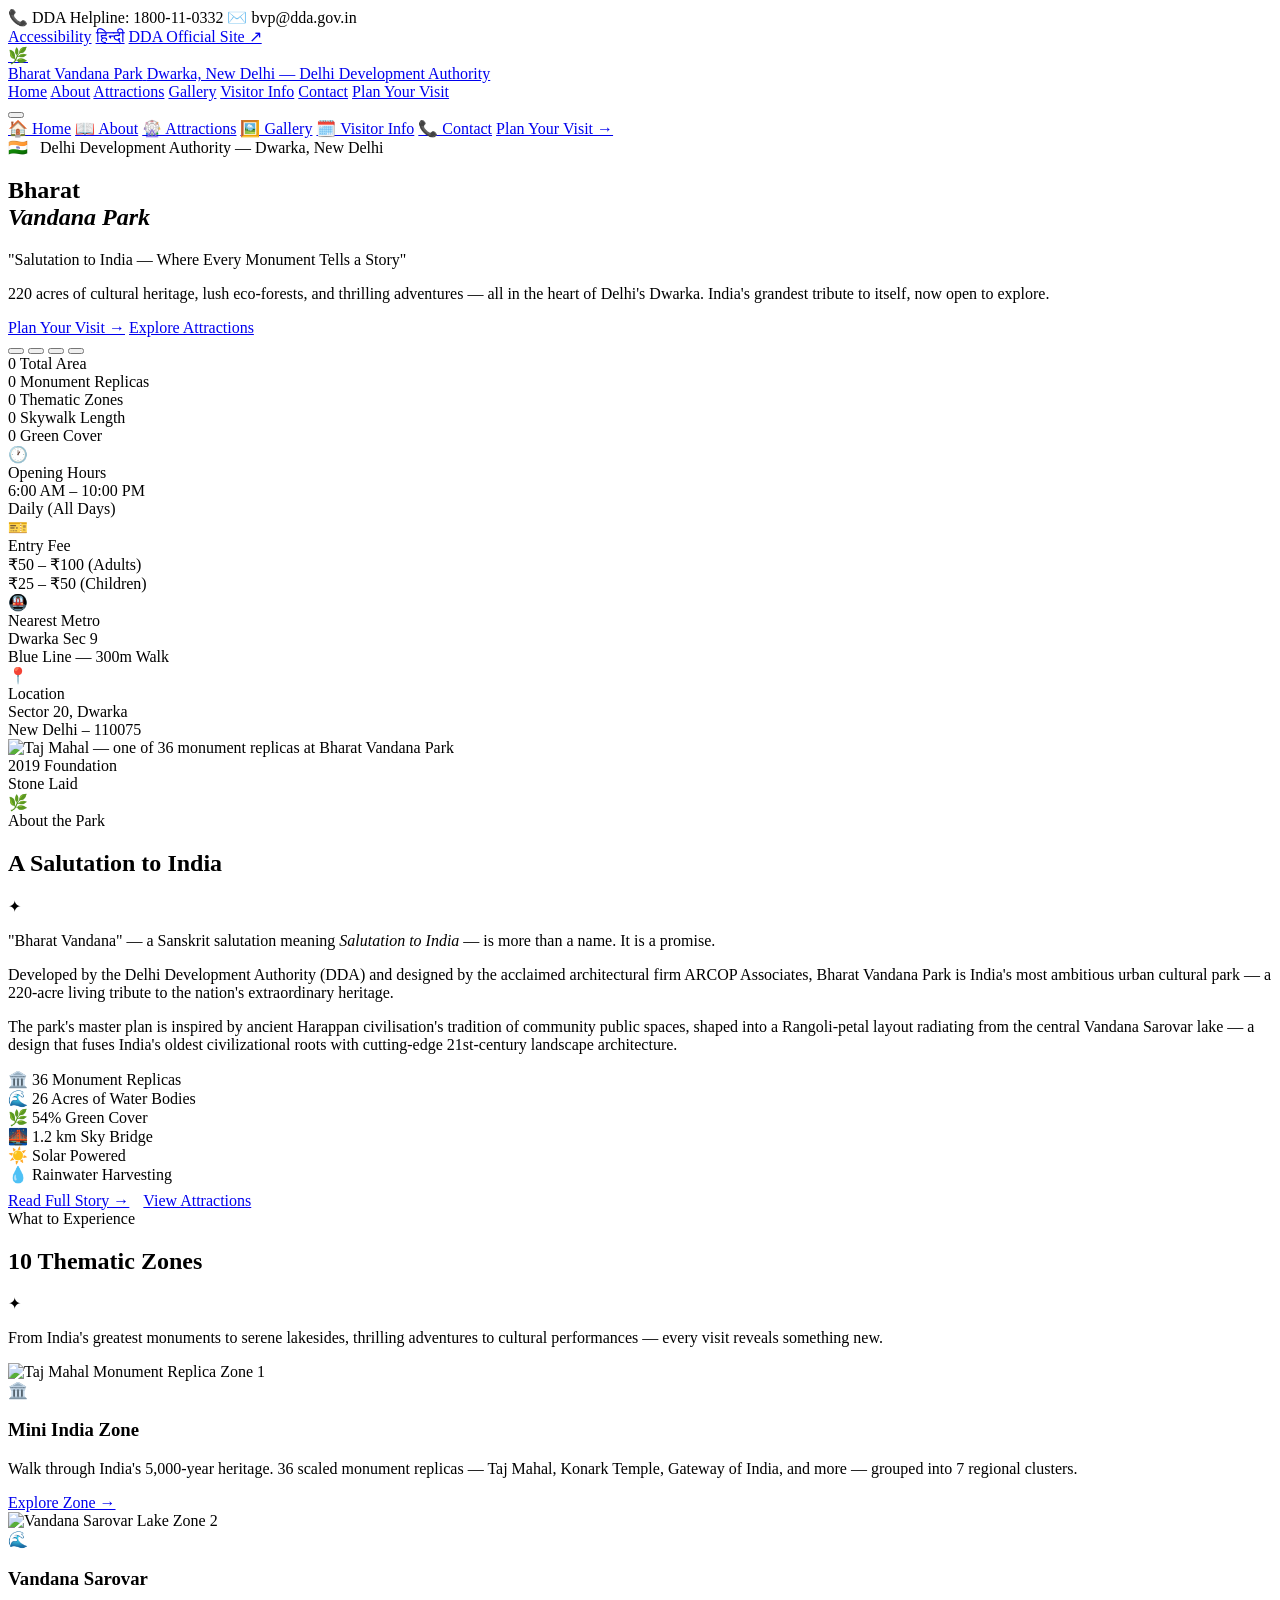
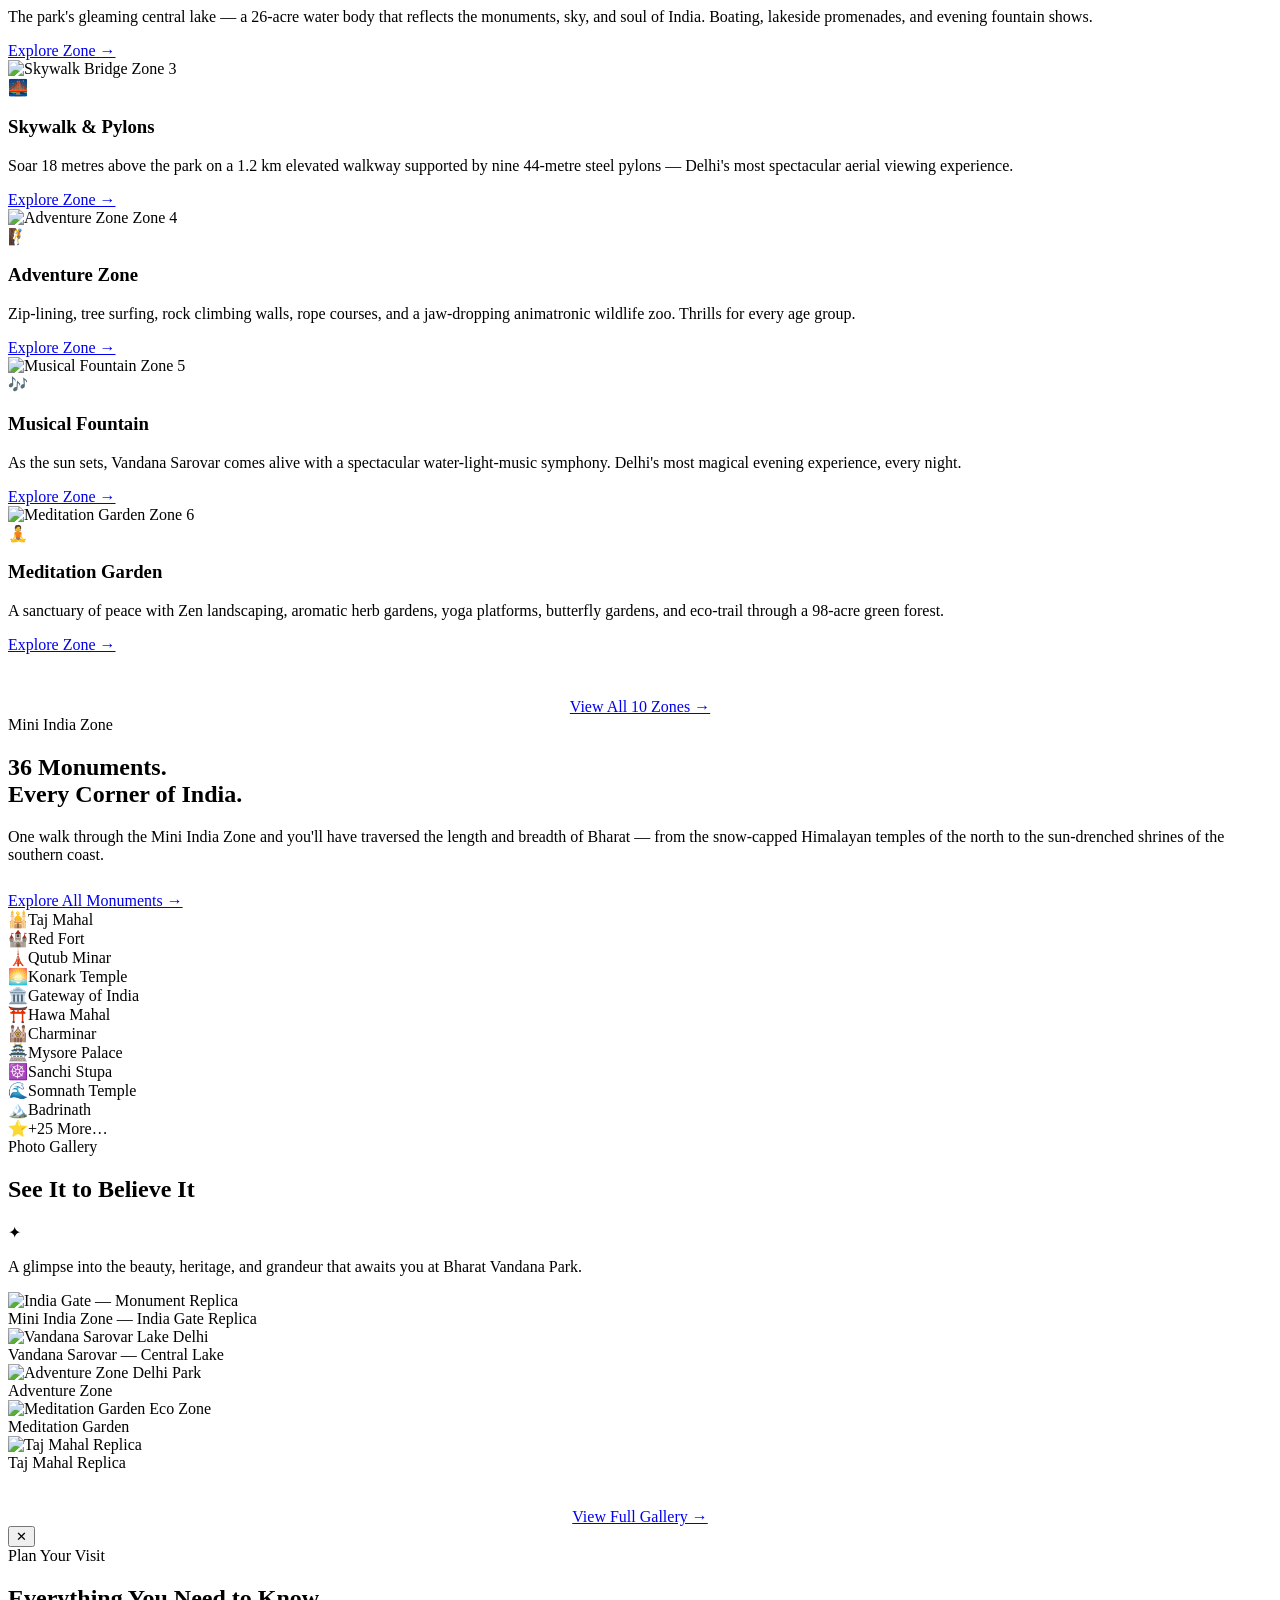
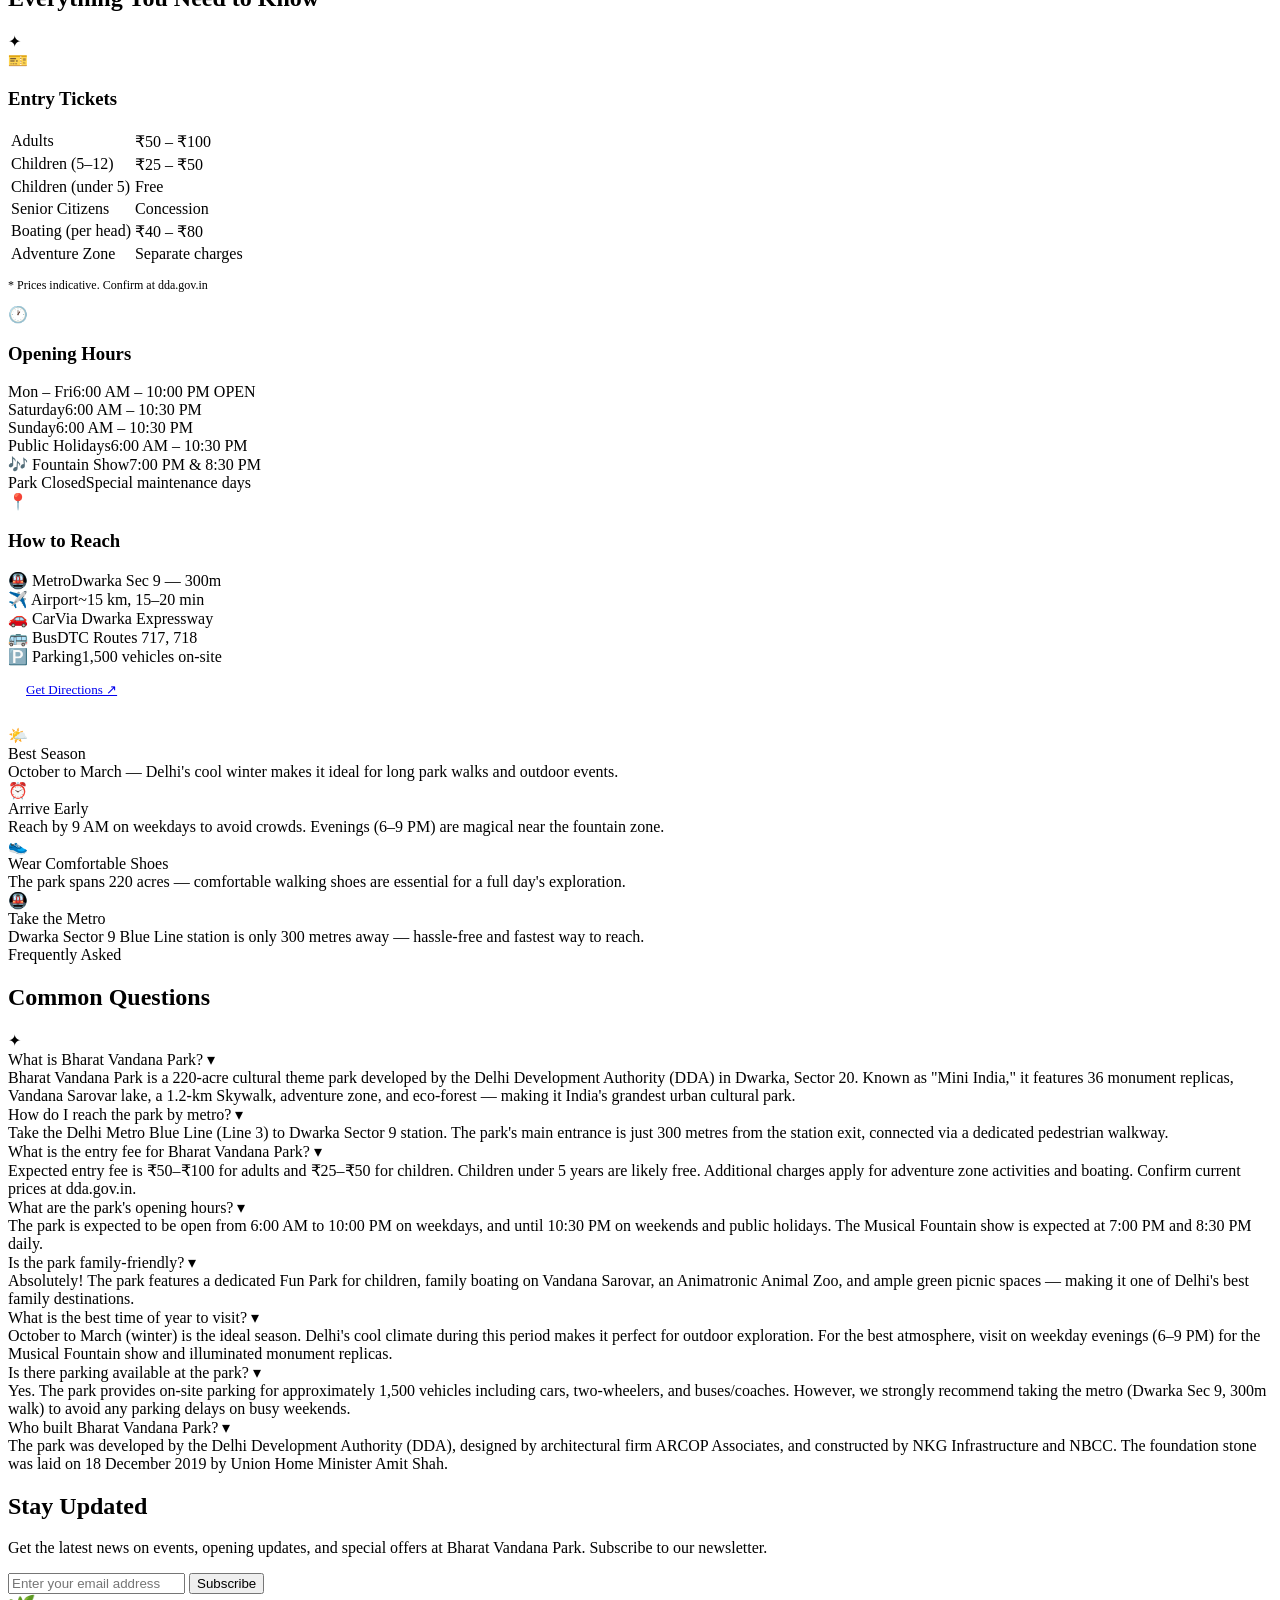
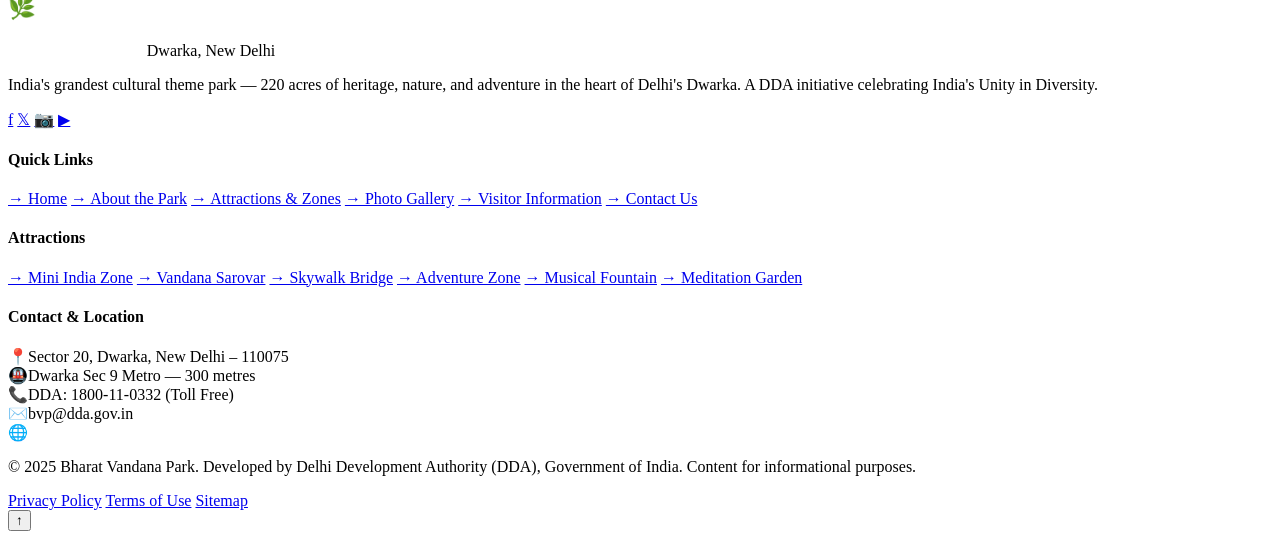
==== index.html @ e61fdd8d "Add files via upload" ====
<!DOCTYPE html>
<html lang="en">
<head>
  <meta charset="UTF-8" />
  <meta name="viewport" content="width=device-width, initial-scale=1.0" />
  <title>Bharat Vandana Park, Dwarka Delhi — Official Tourism Portal</title>
  <meta name="description" content="Visit Bharat Vandana Park in Dwarka, Delhi — India's largest cultural theme park with 36 monument replicas, Vandana Sarovar lake, 1.2km Skywalk, adventure zone & eco-forest. Plan your visit today." />
  <meta name="keywords" content="Bharat Vandana Park, Dwarka Delhi, Mini India Park, DDA park Delhi, monument replicas Delhi, Delhi tourism" />
  <meta property="og:title" content="Bharat Vandana Park — Mini India, Dwarka Delhi" />
  <meta property="og:description" content="220 acres of culture, heritage and adventure. 36 monument replicas, a central lake, skywalk and more." />
  <meta property="og:type" content="website" />
  <link rel="canonical" href="https://yoursite.com/index.html" />
  <link rel="stylesheet" href="css/style.css" />
  <link rel="icon" href="data:image/svg+xml,<svg xmlns='http://www.w3.org/2000/svg' viewBox='0 0 100 100'><text y='.9em' font-size='90'>🌿</text></svg>" />
</head>
<body>

  <!-- ── Top Strip ── -->
  <div class="top-strip">
    <div class="container">
      <div class="strip-left">
        <span>📞 DDA Helpline: 1800-11-0332</span>
        <span>✉️ bvp@dda.gov.in</span>
      </div>
      <div class="strip-right">
        <a href="#">Accessibility</a>
        <a href="#">हिन्दी</a>
        <a href="https://dda.gov.in" target="_blank" rel="noopener">DDA Official Site ↗</a>
      </div>
    </div>
  </div>

  <!-- ── Header ── -->
  <header>
    <div class="container header-inner">
      <a href="index.html" class="logo-wrap">
        <div class="logo-emblem">🌿</div>
        <div class="logo-text">
          <span class="logo-title">Bharat Vandana Park</span>
          <span class="logo-sub">Dwarka, New Delhi — Delhi Development Authority</span>
        </div>
      </a>
      <nav>
        <a href="index.html"        class="nav-link active">Home</a>
        <a href="about.html"        class="nav-link">About</a>
        <a href="attractions.html"  class="nav-link">Attractions</a>
        <a href="gallery.html"      class="nav-link">Gallery</a>
        <a href="visiting-info.html" class="nav-link">Visitor Info</a>
        <a href="contact.html"      class="nav-link">Contact</a>
        <a href="visiting-info.html#tickets" class="nav-link nav-cta">Plan Your Visit</a>
      </nav>
      <button class="hamburger" aria-label="Menu">
        <span></span><span></span><span></span>
      </button>
    </div>
  </header>

  <!-- ── Mobile Nav ── -->
  <div class="mobile-nav">
    <a href="index.html"         class="nav-link">🏠 Home</a>
    <a href="about.html"         class="nav-link">📖 About</a>
    <a href="attractions.html"   class="nav-link">🎡 Attractions</a>
    <a href="gallery.html"       class="nav-link">🖼️ Gallery</a>
    <a href="visiting-info.html" class="nav-link">🗓️ Visitor Info</a>
    <a href="contact.html"       class="nav-link">📞 Contact</a>
    <a href="visiting-info.html#tickets" class="nav-link nav-cta">Plan Your Visit →</a>
  </div>

  <!-- ══════════════════════════════════════════
       HERO SECTION
  ══════════════════════════════════════════ -->
  <section class="hero">
    <div class="hero-slides">
      <!-- Slide 1: Park entrance / green landscape -->
      <div class="hero-slide active" style="background-image: url('https://images.unsplash.com/photo-1587474260584-136574528ed5?w=1600&q=80');"></div>
      <!-- Slide 2: Indian monuments -->
      <div class="hero-slide" style="background-image: url('https://images.unsplash.com/photo-1548013146-72479768bada?w=1600&q=80');"></div>
      <!-- Slide 3: Lake / water body -->
      <div class="hero-slide" style="background-image: url('https://images.unsplash.com/photo-1599661046289-e31897846e41?w=1600&q=80');"></div>
      <!-- Slide 4: Night fountain / city park -->
      <div class="hero-slide" style="background-image: url('https://images.unsplash.com/photo-1533727937480-da3a97967e95?w=1600&q=80');"></div>
    </div>

    <div class="container">
      <div class="hero-content">
        <div class="hero-badge">🇮🇳 &nbsp; Delhi Development Authority — Dwarka, New Delhi</div>
        <h1 class="hero-title">
          Bharat<br><em>Vandana Park</em>
        </h1>
        <p class="hero-tagline">"Salutation to India — Where Every Monument Tells a Story"</p>
        <p class="hero-desc">
          220 acres of cultural heritage, lush eco-forests, and thrilling adventures — all in the heart of Delhi's Dwarka. India's grandest tribute to itself, now open to explore.
        </p>
        <div class="hero-actions">
          <a href="visiting-info.html" class="btn-primary">Plan Your Visit →</a>
          <a href="attractions.html"   class="btn-secondary">Explore Attractions</a>
        </div>
      </div>
    </div>

    <!-- Dots -->
    <div class="hero-dots">
      <button class="hero-dot active"></button>
      <button class="hero-dot"></button>
      <button class="hero-dot"></button>
      <button class="hero-dot"></button>
    </div>

    <!-- Stats Bar -->
    <div class="hero-stats">
      <div class="container">
        <div class="stat-item">
          <span class="stat-number" data-target="220" data-suffix=" Ac">0</span>
          <span class="stat-label">Total Area</span>
        </div>
        <div class="stat-item">
          <span class="stat-number" data-target="36" data-suffix="">0</span>
          <span class="stat-label">Monument Replicas</span>
        </div>
        <div class="stat-item">
          <span class="stat-number" data-target="10" data-suffix="">0</span>
          <span class="stat-label">Thematic Zones</span>
        </div>
        <div class="stat-item">
          <span class="stat-number" data-target="1.2" data-suffix=" km">0</span>
          <span class="stat-label">Skywalk Length</span>
        </div>
        <div class="stat-item">
          <span class="stat-number" data-target="98" data-suffix=" Ac">0</span>
          <span class="stat-label">Green Cover</span>
        </div>
      </div>
    </div>
  </section>

  <!-- ══════════════════════════════════════════
       QUICK INFO BAR
  ══════════════════════════════════════════ -->
  <div class="quick-info">
    <div class="container">
      <div class="quick-card">
        <div class="quick-icon">🕐</div>
        <div>
          <div class="quick-card-label">Opening Hours</div>
          <div class="quick-card-value">6:00 AM – 10:00 PM<br>Daily (All Days)</div>
        </div>
      </div>
      <div class="quick-card">
        <div class="quick-icon">🎫</div>
        <div>
          <div class="quick-card-label">Entry Fee</div>
          <div class="quick-card-value">₹50 – ₹100 (Adults)<br>₹25 – ₹50 (Children)</div>
        </div>
      </div>
      <div class="quick-card">
        <div class="quick-icon">🚇</div>
        <div>
          <div class="quick-card-label">Nearest Metro</div>
          <div class="quick-card-value">Dwarka Sec 9<br>Blue Line — 300m Walk</div>
        </div>
      </div>
      <div class="quick-card">
        <div class="quick-icon">📍</div>
        <div>
          <div class="quick-card-label">Location</div>
          <div class="quick-card-value">Sector 20, Dwarka<br>New Delhi – 110075</div>
        </div>
      </div>
    </div>
  </div>

  <!-- ══════════════════════════════════════════
       ABOUT INTRO
  ══════════════════════════════════════════ -->
  <section class="about-intro section">
    <div class="container">
      <div class="about-grid">
        <div class="about-image-wrap reveal">
          <img
            src="https://images.unsplash.com/photo-1564507592333-c60657eea523?w=800&q=80"
            alt="Taj Mahal — one of 36 monument replicas at Bharat Vandana Park"
            class="about-img-main"
          />
          <div class="about-img-badge">
            <span class="badge-number">2019</span>
            <span class="badge-text">Foundation<br>Stone Laid</span>
          </div>
          <div class="about-leaf">🌿</div>
        </div>

        <div class="about-content reveal reveal-delay-2">
          <div class="section-tag">About the Park</div>
          <h2 class="section-title">A Salutation to <span class="title-accent">India</span></h2>
          <div class="divider"><span class="divider-icon">✦</span></div>
          <p class="about-intro-text">
            "Bharat Vandana" — a Sanskrit salutation meaning <em>Salutation to India</em> — is more than a name. It is a promise.
          </p>
          <p class="about-para">
            Developed by the Delhi Development Authority (DDA) and designed by the acclaimed architectural firm ARCOP Associates, Bharat Vandana Park is India's most ambitious urban cultural park — a 220-acre living tribute to the nation's extraordinary heritage.
          </p>
          <p class="about-para">
            The park's master plan is inspired by ancient Harappan civilisation's tradition of community public spaces, shaped into a Rangoli-petal layout radiating from the central Vandana Sarovar lake — a design that fuses India's oldest civilizational roots with cutting-edge 21st-century landscape architecture.
          </p>
          <div class="about-features">
            <div class="feature-chip">🏛️ 36 Monument Replicas</div>
            <div class="feature-chip">🌊 26 Acres of Water Bodies</div>
            <div class="feature-chip">🌿 54% Green Cover</div>
            <div class="feature-chip">🌉 1.2 km Sky Bridge</div>
            <div class="feature-chip">☀️ Solar Powered</div>
            <div class="feature-chip">💧 Rainwater Harvesting</div>
          </div>
          <div style="display:flex;gap:14px;flex-wrap:wrap;margin-top:8px;">
            <a href="about.html" class="btn-green">Read Full Story →</a>
            <a href="attractions.html" class="btn-outline-green">View Attractions</a>
          </div>
        </div>
      </div>
    </div>
  </section>

  <!-- ══════════════════════════════════════════
       ATTRACTIONS HIGHLIGHTS
  ══════════════════════════════════════════ -->
  <section class="attractions section">
    <div class="container">
      <div class="section-header reveal">
        <div class="section-tag">What to Experience</div>
        <h2 class="section-title">10 Thematic <span class="title-accent">Zones</span></h2>
        <div class="divider"><span class="divider-icon">✦</span></div>
        <p class="section-subtitle">From India's greatest monuments to serene lakesides, thrilling adventures to cultural performances — every visit reveals something new.</p>
      </div>

      <div class="attractions-grid reveal-stagger">
        <div class="attraction-card">
          <div class="attraction-img-wrap">
            <img src="https://images.unsplash.com/photo-1548013146-72479768bada?w=600&q=80" alt="Taj Mahal Monument Replica" class="attraction-img" />
            <span class="attraction-zone">Zone 1</span>
          </div>
          <div class="attraction-body">
            <div class="attraction-icon">🏛️</div>
            <h3 class="attraction-title">Mini India Zone</h3>
            <p class="attraction-desc">Walk through India's 5,000-year heritage. 36 scaled monument replicas — Taj Mahal, Konark Temple, Gateway of India, and more — grouped into 7 regional clusters.</p>
            <a href="attractions.html#mini-india" class="attraction-link">Explore Zone →</a>
          </div>
        </div>

        <div class="attraction-card">
          <div class="attraction-img-wrap">
            <img src="https://images.unsplash.com/photo-1599661046289-e31897846e41?w=600&q=80" alt="Vandana Sarovar Lake" class="attraction-img" />
            <span class="attraction-zone">Zone 2</span>
          </div>
          <div class="attraction-body">
            <div class="attraction-icon">🌊</div>
            <h3 class="attraction-title">Vandana Sarovar</h3>
            <p class="attraction-desc">The park's gleaming central lake — a 26-acre water body that reflects the monuments, sky, and soul of India. Boating, lakeside promenades, and evening fountain shows.</p>
            <a href="attractions.html#sarovar" class="attraction-link">Explore Zone →</a>
          </div>
        </div>

        <div class="attraction-card">
          <div class="attraction-img-wrap">
            <img src="https://images.unsplash.com/photo-1516616370751-86d6bd8b0651?w=600&q=80" alt="Skywalk Bridge" class="attraction-img" />
            <span class="attraction-zone">Zone 3</span>
          </div>
          <div class="attraction-body">
            <div class="attraction-icon">🌉</div>
            <h3 class="attraction-title">Skywalk & Pylons</h3>
            <p class="attraction-desc">Soar 18 metres above the park on a 1.2 km elevated walkway supported by nine 44-metre steel pylons — Delhi's most spectacular aerial viewing experience.</p>
            <a href="attractions.html#skywalk" class="attraction-link">Explore Zone →</a>
          </div>
        </div>

        <div class="attraction-card">
          <div class="attraction-img-wrap">
            <img src="https://images.unsplash.com/photo-1551524559-8af4e6624178?w=600&q=80" alt="Adventure Zone" class="attraction-img" />
            <span class="attraction-zone">Zone 4</span>
          </div>
          <div class="attraction-body">
            <div class="attraction-icon">🧗</div>
            <h3 class="attraction-title">Adventure Zone</h3>
            <p class="attraction-desc">Zip-lining, tree surfing, rock climbing walls, rope courses, and a jaw-dropping animatronic wildlife zoo. Thrills for every age group.</p>
            <a href="attractions.html#adventure" class="attraction-link">Explore Zone →</a>
          </div>
        </div>

        <div class="attraction-card">
          <div class="attraction-img-wrap">
            <img src="https://images.unsplash.com/photo-1533727937480-da3a97967e95?w=600&q=80" alt="Musical Fountain" class="attraction-img" />
            <span class="attraction-zone">Zone 5</span>
          </div>
          <div class="attraction-body">
            <div class="attraction-icon">🎶</div>
            <h3 class="attraction-title">Musical Fountain</h3>
            <p class="attraction-desc">As the sun sets, Vandana Sarovar comes alive with a spectacular water-light-music symphony. Delhi's most magical evening experience, every night.</p>
            <a href="attractions.html#fountain" class="attraction-link">Explore Zone →</a>
          </div>
        </div>

        <div class="attraction-card">
          <div class="attraction-img-wrap">
            <img src="https://images.unsplash.com/photo-1528360983277-13d401cdc186?w=600&q=80" alt="Meditation Garden" class="attraction-img" />
            <span class="attraction-zone">Zone 6</span>
          </div>
          <div class="attraction-body">
            <div class="attraction-icon">🧘</div>
            <h3 class="attraction-title">Meditation Garden</h3>
            <p class="attraction-desc">A sanctuary of peace with Zen landscaping, aromatic herb gardens, yoga platforms, butterfly gardens, and eco-trail through a 98-acre green forest.</p>
            <a href="attractions.html#meditation" class="attraction-link">Explore Zone →</a>
          </div>
        </div>
      </div>

      <div style="text-align:center; margin-top:44px;" class="reveal">
        <a href="attractions.html" class="btn-green">View All 10 Zones →</a>
      </div>
    </div>
  </section>

  <!-- ══════════════════════════════════════════
       MINI INDIA HIGHLIGHTS BAND
  ══════════════════════════════════════════ -->
  <section class="mini-india-band">
    <div class="container">
      <div class="mini-india-inner">
        <div class="mini-india-content reveal">
          <div class="section-tag">Mini India Zone</div>
          <h2 class="section-title">36 Monuments.<br>Every Corner of India.</h2>
          <p class="section-subtitle">One walk through the Mini India Zone and you'll have traversed the length and breadth of Bharat — from the snow-capped Himalayan temples of the north to the sun-drenched shrines of the southern coast.</p>
          <div style="display:flex; gap:14px; flex-wrap:wrap; margin-top:28px;">
            <a href="attractions.html#mini-india" class="btn-primary">Explore All Monuments →</a>
          </div>
        </div>
        <div class="monuments-scroll reveal reveal-delay-2">
          <div class="monument-chip"><span class="chip-icon">🕌</span><span class="chip-name">Taj Mahal</span></div>
          <div class="monument-chip"><span class="chip-icon">🏰</span><span class="chip-name">Red Fort</span></div>
          <div class="monument-chip"><span class="chip-icon">🗼</span><span class="chip-name">Qutub Minar</span></div>
          <div class="monument-chip"><span class="chip-icon">🌅</span><span class="chip-name">Konark Temple</span></div>
          <div class="monument-chip"><span class="chip-icon">🏛️</span><span class="chip-name">Gateway of India</span></div>
          <div class="monument-chip"><span class="chip-icon">⛩️</span><span class="chip-name">Hawa Mahal</span></div>
          <div class="monument-chip"><span class="chip-icon">🕍</span><span class="chip-name">Charminar</span></div>
          <div class="monument-chip"><span class="chip-icon">🏯</span><span class="chip-name">Mysore Palace</span></div>
          <div class="monument-chip"><span class="chip-icon">☸️</span><span class="chip-name">Sanchi Stupa</span></div>
          <div class="monument-chip"><span class="chip-icon">🌊</span><span class="chip-name">Somnath Temple</span></div>
          <div class="monument-chip"><span class="chip-icon">🏔️</span><span class="chip-name">Badrinath</span></div>
          <div class="monument-chip"><span class="chip-icon">⭐</span><span class="chip-name">+25 More…</span></div>
        </div>
      </div>
    </div>
  </section>

  <!-- ══════════════════════════════════════════
       GALLERY PREVIEW
  ══════════════════════════════════════════ -->
  <section class="gallery section">
    <div class="container">
      <div class="section-header reveal">
        <div class="section-tag">Photo Gallery</div>
        <h2 class="section-title">See It to <span class="title-accent">Believe It</span></h2>
        <div class="divider"><span class="divider-icon">✦</span></div>
        <p class="section-subtitle">A glimpse into the beauty, heritage, and grandeur that awaits you at Bharat Vandana Park.</p>
      </div>

      <div class="gallery-grid reveal">
        <div class="gallery-item tall">
          <img src="https://images.unsplash.com/photo-1524492412937-b28074a5d7da?w=600&q=80" alt="India Gate — Monument Replica" class="gallery-img" />
          <div class="gallery-overlay"><span class="gallery-caption">Mini India Zone — India Gate Replica</span></div>
        </div>
        <div class="gallery-item wide">
          <img src="https://images.unsplash.com/photo-1587474260584-136574528ed5?w=900&q=80" alt="Vandana Sarovar Lake Delhi" class="gallery-img" />
          <div class="gallery-overlay"><span class="gallery-caption">Vandana Sarovar — Central Lake</span></div>
        </div>
        <div class="gallery-item">
          <img src="https://images.unsplash.com/photo-1612810806546-7d51dd8413d7?w=400&q=80" alt="Adventure Zone Delhi Park" class="gallery-img" />
          <div class="gallery-overlay"><span class="gallery-caption">Adventure Zone</span></div>
        </div>
        <div class="gallery-item">
          <img src="https://images.unsplash.com/photo-1528360983277-13d401cdc186?w=400&q=80" alt="Meditation Garden Eco Zone" class="gallery-img" />
          <div class="gallery-overlay"><span class="gallery-caption">Meditation Garden</span></div>
        </div>
        <div class="gallery-item">
          <img src="https://images.unsplash.com/photo-1564507592333-c60657eea523?w=400&q=80" alt="Taj Mahal Replica" class="gallery-img" />
          <div class="gallery-overlay"><span class="gallery-caption">Taj Mahal Replica</span></div>
        </div>
      </div>

      <div style="text-align:center;margin-top:36px;" class="reveal">
        <a href="gallery.html" class="btn-green">View Full Gallery →</a>
      </div>
    </div>
  </section>

  <!-- Lightbox -->
  <div class="lightbox">
    <button class="lightbox-close">✕</button>
    <img class="lightbox-img" src="" alt="" />
  </div>

  <!-- ══════════════════════════════════════════
       VISIT INFO TEASER
  ══════════════════════════════════════════ -->
  <section class="visit-info section" id="visit-info">
    <div class="container">
      <div class="section-header reveal">
        <div class="section-tag">Plan Your Visit</div>
        <h2 class="section-title">Everything You <span class="title-accent">Need to Know</span></h2>
        <div class="divider"><span class="divider-icon">✦</span></div>
      </div>

      <div class="visit-cards reveal-stagger">
        <!-- Ticket Prices -->
        <div class="visit-card">
          <div class="visit-card-icon icon-saffron">🎫</div>
          <h3 class="visit-card-title">Entry Tickets</h3>
          <table class="ticket-table">
            <tr><td>Adults</td><td>₹50 – ₹100</td></tr>
            <tr><td>Children (5–12)</td><td>₹25 – ₹50</td></tr>
            <tr><td>Children (under 5)</td><td>Free</td></tr>
            <tr><td>Senior Citizens</td><td>Concession</td></tr>
            <tr><td>Boating (per head)</td><td>₹40 – ₹80</td></tr>
            <tr><td>Adventure Zone</td><td>Separate charges</td></tr>
          </table>
          <p style="font-size:0.75rem;color:var(--text-light);margin-top:12px;">* Prices indicative. Confirm at dda.gov.in</p>
        </div>

        <!-- Timings -->
        <div class="visit-card">
          <div class="visit-card-icon icon-green">🕐</div>
          <h3 class="visit-card-title">Opening Hours</h3>
          <div class="time-row"><span class="time-day">Mon – Fri</span><span class="time-hours">6:00 AM – 10:00 PM <span class="open-badge">OPEN</span></span></div>
          <div class="time-row"><span class="time-day">Saturday</span><span class="time-hours">6:00 AM – 10:30 PM</span></div>
          <div class="time-row"><span class="time-day">Sunday</span><span class="time-hours">6:00 AM – 10:30 PM</span></div>
          <div class="time-row"><span class="time-day">Public Holidays</span><span class="time-hours">6:00 AM – 10:30 PM</span></div>
          <div class="time-row"><span class="time-day">🎶 Fountain Show</span><span class="time-hours">7:00 PM & 8:30 PM</span></div>
          <div class="time-row"><span class="time-day">Park Closed</span><span class="time-hours">Special maintenance days</span></div>
        </div>

        <!-- Getting There -->
        <div class="visit-card">
          <div class="visit-card-icon icon-gold">📍</div>
          <h3 class="visit-card-title">How to Reach</h3>
          <div class="time-row"><span class="time-day">🚇 Metro</span><span class="time-hours">Dwarka Sec 9 — 300m</span></div>
          <div class="time-row"><span class="time-day">✈️ Airport</span><span class="time-hours">~15 km, 15–20 min</span></div>
          <div class="time-row"><span class="time-day">🚗 Car</span><span class="time-hours">Via Dwarka Expressway</span></div>
          <div class="time-row"><span class="time-day">🚌 Bus</span><span class="time-hours">DTC Routes 717, 718</span></div>
          <div class="time-row"><span class="time-day">🅿️ Parking</span><span class="time-hours">1,500 vehicles on-site</span></div>
          <div style="margin-top:14px;">
            <a href="https://maps.google.com/?q=Bharat+Vandana+Park+Dwarka+Sector+20+Delhi" target="_blank" rel="noopener" class="btn-outline-green" style="font-size:0.82rem;padding:8px 18px;">Get Directions ↗</a>
          </div>
        </div>
      </div>

      <div class="tips-grid reveal" style="margin-top:28px;">
        <div class="tip-card">
          <div class="tip-icon">🌤️</div>
          <div class="tip-title">Best Season</div>
          <div class="tip-text">October to March — Delhi's cool winter makes it ideal for long park walks and outdoor events.</div>
        </div>
        <div class="tip-card">
          <div class="tip-icon">⏰</div>
          <div class="tip-title">Arrive Early</div>
          <div class="tip-text">Reach by 9 AM on weekdays to avoid crowds. Evenings (6–9 PM) are magical near the fountain zone.</div>
        </div>
        <div class="tip-card">
          <div class="tip-icon">👟</div>
          <div class="tip-title">Wear Comfortable Shoes</div>
          <div class="tip-text">The park spans 220 acres — comfortable walking shoes are essential for a full day's exploration.</div>
        </div>
        <div class="tip-card">
          <div class="tip-icon">🚇</div>
          <div class="tip-title">Take the Metro</div>
          <div class="tip-text">Dwarka Sector 9 Blue Line station is only 300 metres away — hassle-free and fastest way to reach.</div>
        </div>
      </div>
    </div>
  </section>

  <!-- ══════════════════════════════════════════
       FAQ
  ══════════════════════════════════════════ -->
  <section class="faq-section section">
    <div class="container">
      <div class="section-header reveal">
        <div class="section-tag">Frequently Asked</div>
        <h2 class="section-title">Common <span class="title-accent">Questions</span></h2>
        <div class="divider"><span class="divider-icon">✦</span></div>
      </div>

      <div class="faq-grid reveal">
        <div class="faq-item open">
          <div class="faq-question">What is Bharat Vandana Park? <span class="faq-arrow">▾</span></div>
          <div class="faq-answer"><div class="faq-answer-inner">Bharat Vandana Park is a 220-acre cultural theme park developed by the Delhi Development Authority (DDA) in Dwarka, Sector 20. Known as "Mini India," it features 36 monument replicas, Vandana Sarovar lake, a 1.2-km Skywalk, adventure zone, and eco-forest — making it India's grandest urban cultural park.</div></div>
        </div>
        <div class="faq-item">
          <div class="faq-question">How do I reach the park by metro? <span class="faq-arrow">▾</span></div>
          <div class="faq-answer"><div class="faq-answer-inner">Take the Delhi Metro Blue Line (Line 3) to Dwarka Sector 9 station. The park's main entrance is just 300 metres from the station exit, connected via a dedicated pedestrian walkway.</div></div>
        </div>
        <div class="faq-item">
          <div class="faq-question">What is the entry fee for Bharat Vandana Park? <span class="faq-arrow">▾</span></div>
          <div class="faq-answer"><div class="faq-answer-inner">Expected entry fee is ₹50–₹100 for adults and ₹25–₹50 for children. Children under 5 years are likely free. Additional charges apply for adventure zone activities and boating. Confirm current prices at dda.gov.in.</div></div>
        </div>
        <div class="faq-item">
          <div class="faq-question">What are the park's opening hours? <span class="faq-arrow">▾</span></div>
          <div class="faq-answer"><div class="faq-answer-inner">The park is expected to be open from 6:00 AM to 10:00 PM on weekdays, and until 10:30 PM on weekends and public holidays. The Musical Fountain show is expected at 7:00 PM and 8:30 PM daily.</div></div>
        </div>
        <div class="faq-item">
          <div class="faq-question">Is the park family-friendly? <span class="faq-arrow">▾</span></div>
          <div class="faq-answer"><div class="faq-answer-inner">Absolutely! The park features a dedicated Fun Park for children, family boating on Vandana Sarovar, an Animatronic Animal Zoo, and ample green picnic spaces — making it one of Delhi's best family destinations.</div></div>
        </div>
        <div class="faq-item">
          <div class="faq-question">What is the best time of year to visit? <span class="faq-arrow">▾</span></div>
          <div class="faq-answer"><div class="faq-answer-inner">October to March (winter) is the ideal season. Delhi's cool climate during this period makes it perfect for outdoor exploration. For the best atmosphere, visit on weekday evenings (6–9 PM) for the Musical Fountain show and illuminated monument replicas.</div></div>
        </div>
        <div class="faq-item">
          <div class="faq-question">Is there parking available at the park? <span class="faq-arrow">▾</span></div>
          <div class="faq-answer"><div class="faq-answer-inner">Yes. The park provides on-site parking for approximately 1,500 vehicles including cars, two-wheelers, and buses/coaches. However, we strongly recommend taking the metro (Dwarka Sec 9, 300m walk) to avoid any parking delays on busy weekends.</div></div>
        </div>
        <div class="faq-item">
          <div class="faq-question">Who built Bharat Vandana Park? <span class="faq-arrow">▾</span></div>
          <div class="faq-answer"><div class="faq-answer-inner">The park was developed by the Delhi Development Authority (DDA), designed by architectural firm ARCOP Associates, and constructed by NKG Infrastructure and NBCC. The foundation stone was laid on 18 December 2019 by Union Home Minister Amit Shah.</div></div>
        </div>
      </div>
    </div>
  </section>

  <!-- ══════════════════════════════════════════
       NEWSLETTER
  ══════════════════════════════════════════ -->
  <section class="newsletter-band">
    <div class="container">
      <div class="newsletter-inner reveal">
        <h2 class="newsletter-title">Stay Updated</h2>
        <p class="newsletter-sub">Get the latest news on events, opening updates, and special offers at Bharat Vandana Park. Subscribe to our newsletter.</p>
        <form class="newsletter-form" onsubmit="return false;">
          <input type="email" class="newsletter-input" placeholder="Enter your email address" required />
          <button type="submit" class="newsletter-btn">Subscribe</button>
        </form>
      </div>
    </div>
  </section>

  <!-- ══════════════════════════════════════════
       FOOTER
  ══════════════════════════════════════════ -->
  <footer>
    <div class="footer-main">
      <div class="container">
        <div class="footer-grid">
          <div class="footer-brand">
            <div class="footer-logo">
              <div class="logo-emblem" style="width:48px;height:48px;font-size:1.4rem;">🌿</div>
              <div class="logo-text">
                <span class="logo-title" style="color:white;">Bharat Vandana Park</span>
                <span class="logo-sub">Dwarka, New Delhi</span>
              </div>
            </div>
            <p class="footer-about">India's grandest cultural theme park — 220 acres of heritage, nature, and adventure in the heart of Delhi's Dwarka. A DDA initiative celebrating India's Unity in Diversity.</p>
            <div class="footer-social">
              <a href="#" class="social-btn" aria-label="Facebook">f</a>
              <a href="#" class="social-btn" aria-label="Twitter">𝕏</a>
              <a href="#" class="social-btn" aria-label="Instagram">📷</a>
              <a href="#" class="social-btn" aria-label="YouTube">▶</a>
            </div>
          </div>

          <div>
            <h4 class="footer-col-title">Quick Links</h4>
            <div class="footer-links">
              <a href="index.html"         class="footer-link">→ Home</a>
              <a href="about.html"         class="footer-link">→ About the Park</a>
              <a href="attractions.html"   class="footer-link">→ Attractions & Zones</a>
              <a href="gallery.html"       class="footer-link">→ Photo Gallery</a>
              <a href="visiting-info.html" class="footer-link">→ Visitor Information</a>
              <a href="contact.html"       class="footer-link">→ Contact Us</a>
            </div>
          </div>

          <div>
            <h4 class="footer-col-title">Attractions</h4>
            <div class="footer-links">
              <a href="attractions.html#mini-india"  class="footer-link">→ Mini India Zone</a>
              <a href="attractions.html#sarovar"     class="footer-link">→ Vandana Sarovar</a>
              <a href="attractions.html#skywalk"     class="footer-link">→ Skywalk Bridge</a>
              <a href="attractions.html#adventure"   class="footer-link">→ Adventure Zone</a>
              <a href="attractions.html#fountain"    class="footer-link">→ Musical Fountain</a>
              <a href="attractions.html#meditation"  class="footer-link">→ Meditation Garden</a>
            </div>
          </div>

          <div>
            <h4 class="footer-col-title">Contact & Location</h4>
            <div class="footer-contact-list">
              <div class="footer-contact-item"><span>📍</span><span>Sector 20, Dwarka, New Delhi – 110075</span></div>
              <div class="footer-contact-item"><span>🚇</span><span>Dwarka Sec 9 Metro — 300 metres</span></div>
              <div class="footer-contact-item"><span>📞</span><span>DDA: 1800-11-0332 (Toll Free)</span></div>
              <div class="footer-contact-item"><span>✉️</span><span>bvp@dda.gov.in</span></div>
              <div class="footer-contact-item"><span>🌐</span><span><a href="https://dda.gov.in" target="_blank" style="color:rgba(255,255,255,0.55);">dda.gov.in</a></span></div>
            </div>
          </div>
        </div>
      </div>
    </div>
    <div class="footer-bottom">
      <div class="container">
        <p class="footer-copy">© 2025 Bharat Vandana Park. Developed by Delhi Development Authority (DDA), Government of India. Content for informational purposes.</p>
        <div class="footer-bottom-links">
          <a href="#">Privacy Policy</a>
          <a href="#">Terms of Use</a>
          <a href="#">Sitemap</a>
        </div>
      </div>
    </div>
  </footer>

  <button class="back-to-top" aria-label="Back to top">↑</button>

  <script src="js/script.js"></script>
</body>
</html>
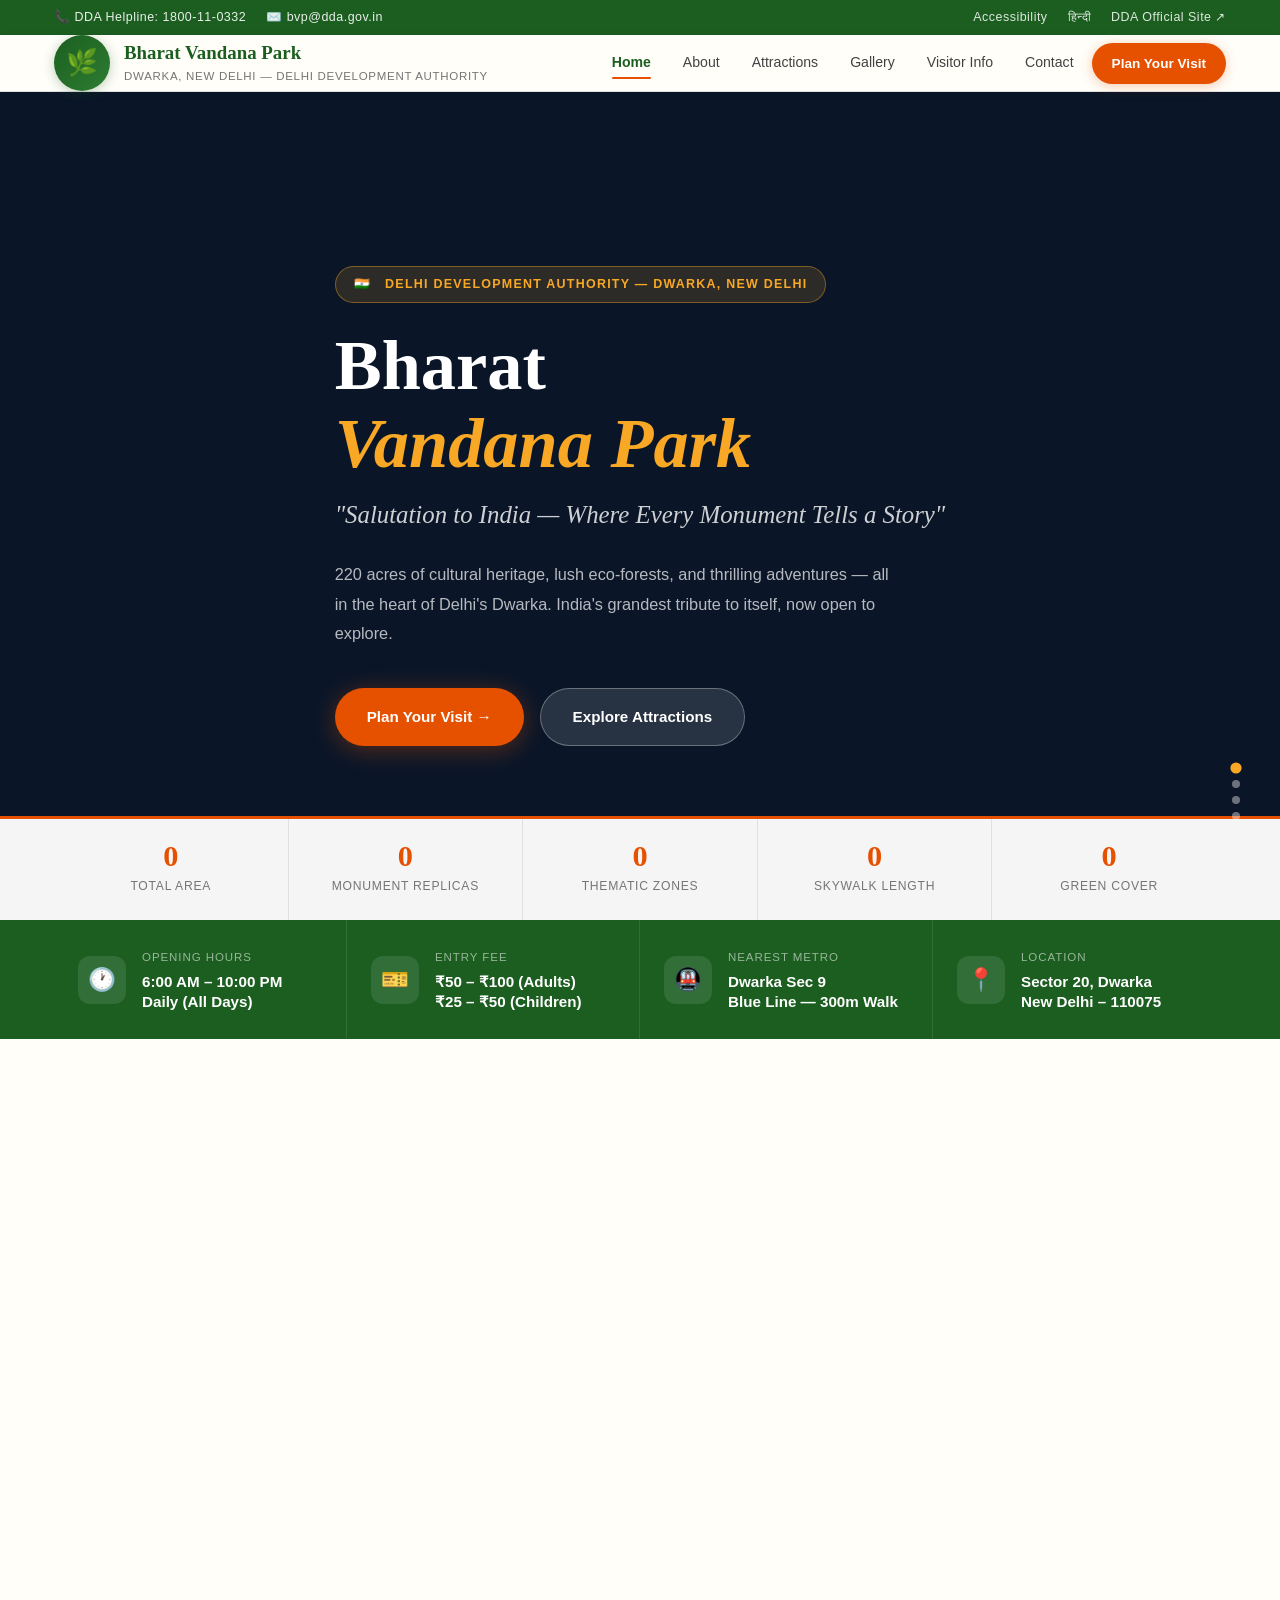
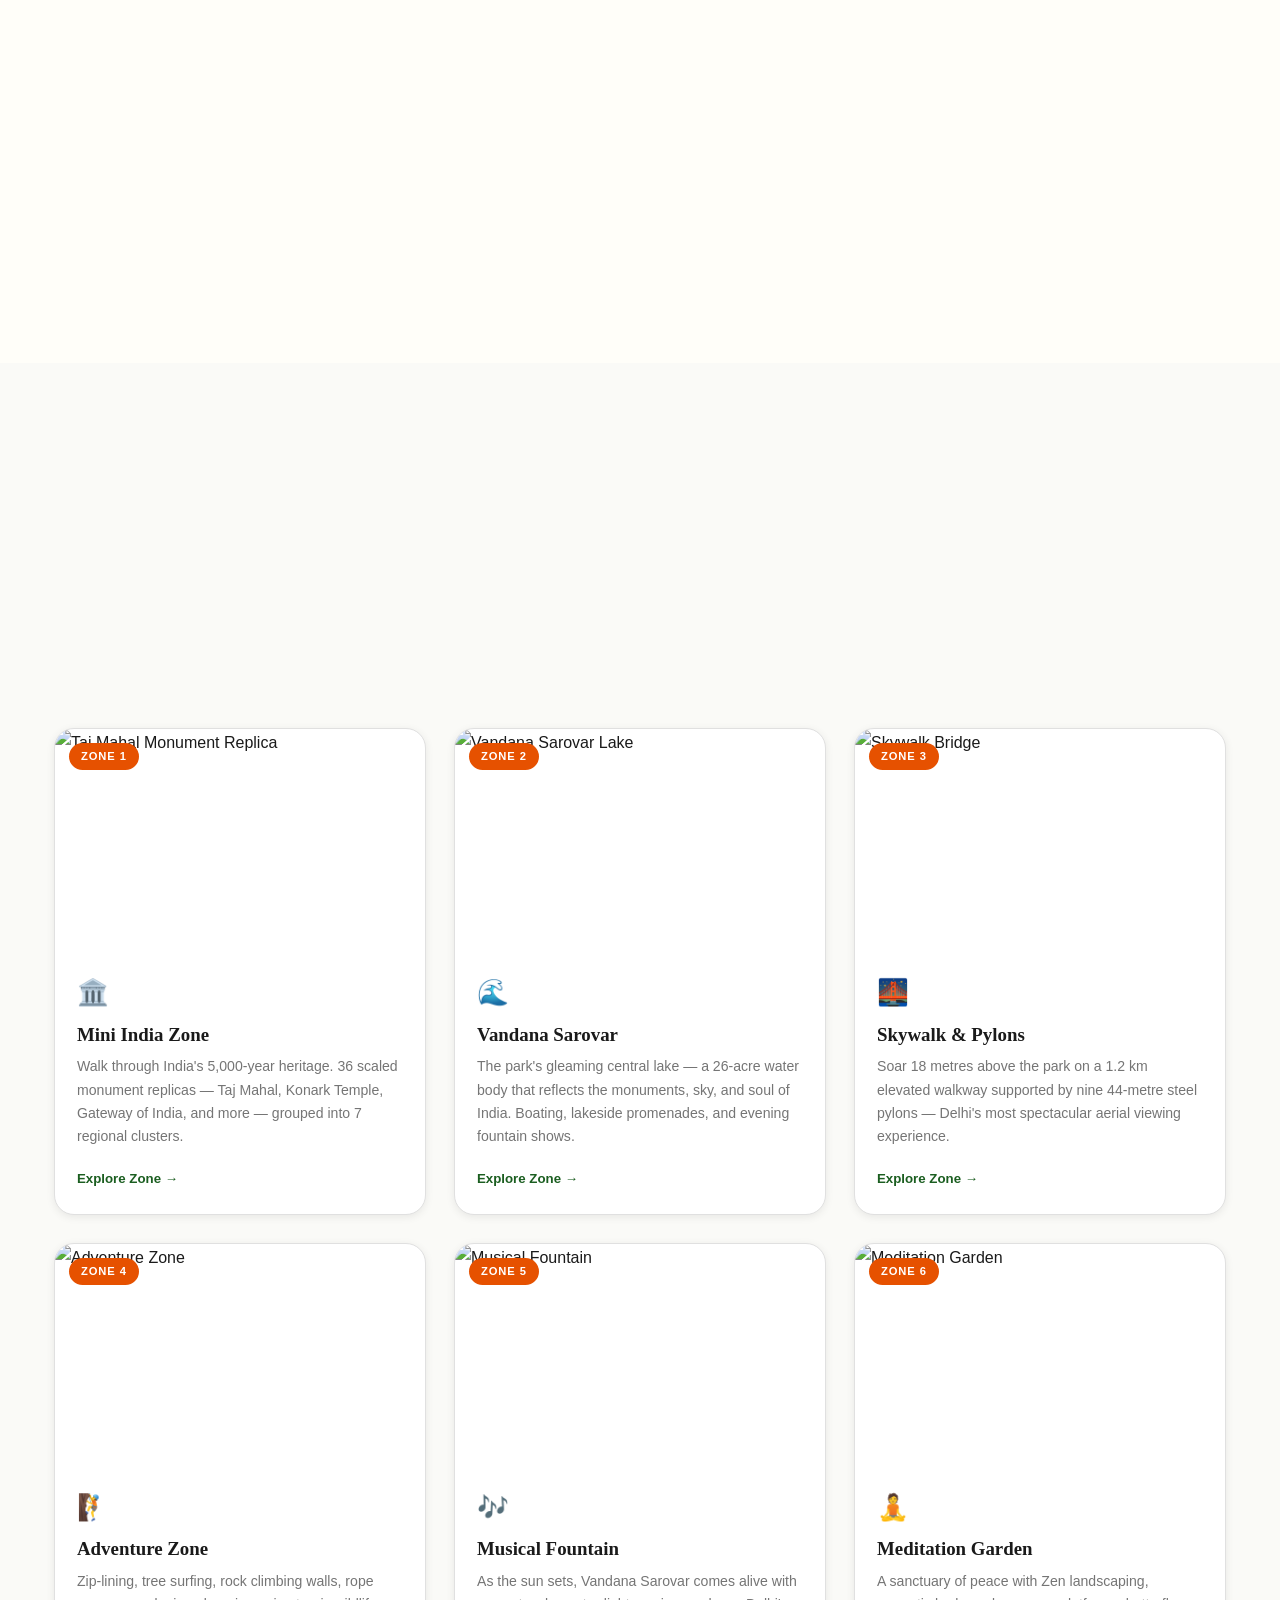
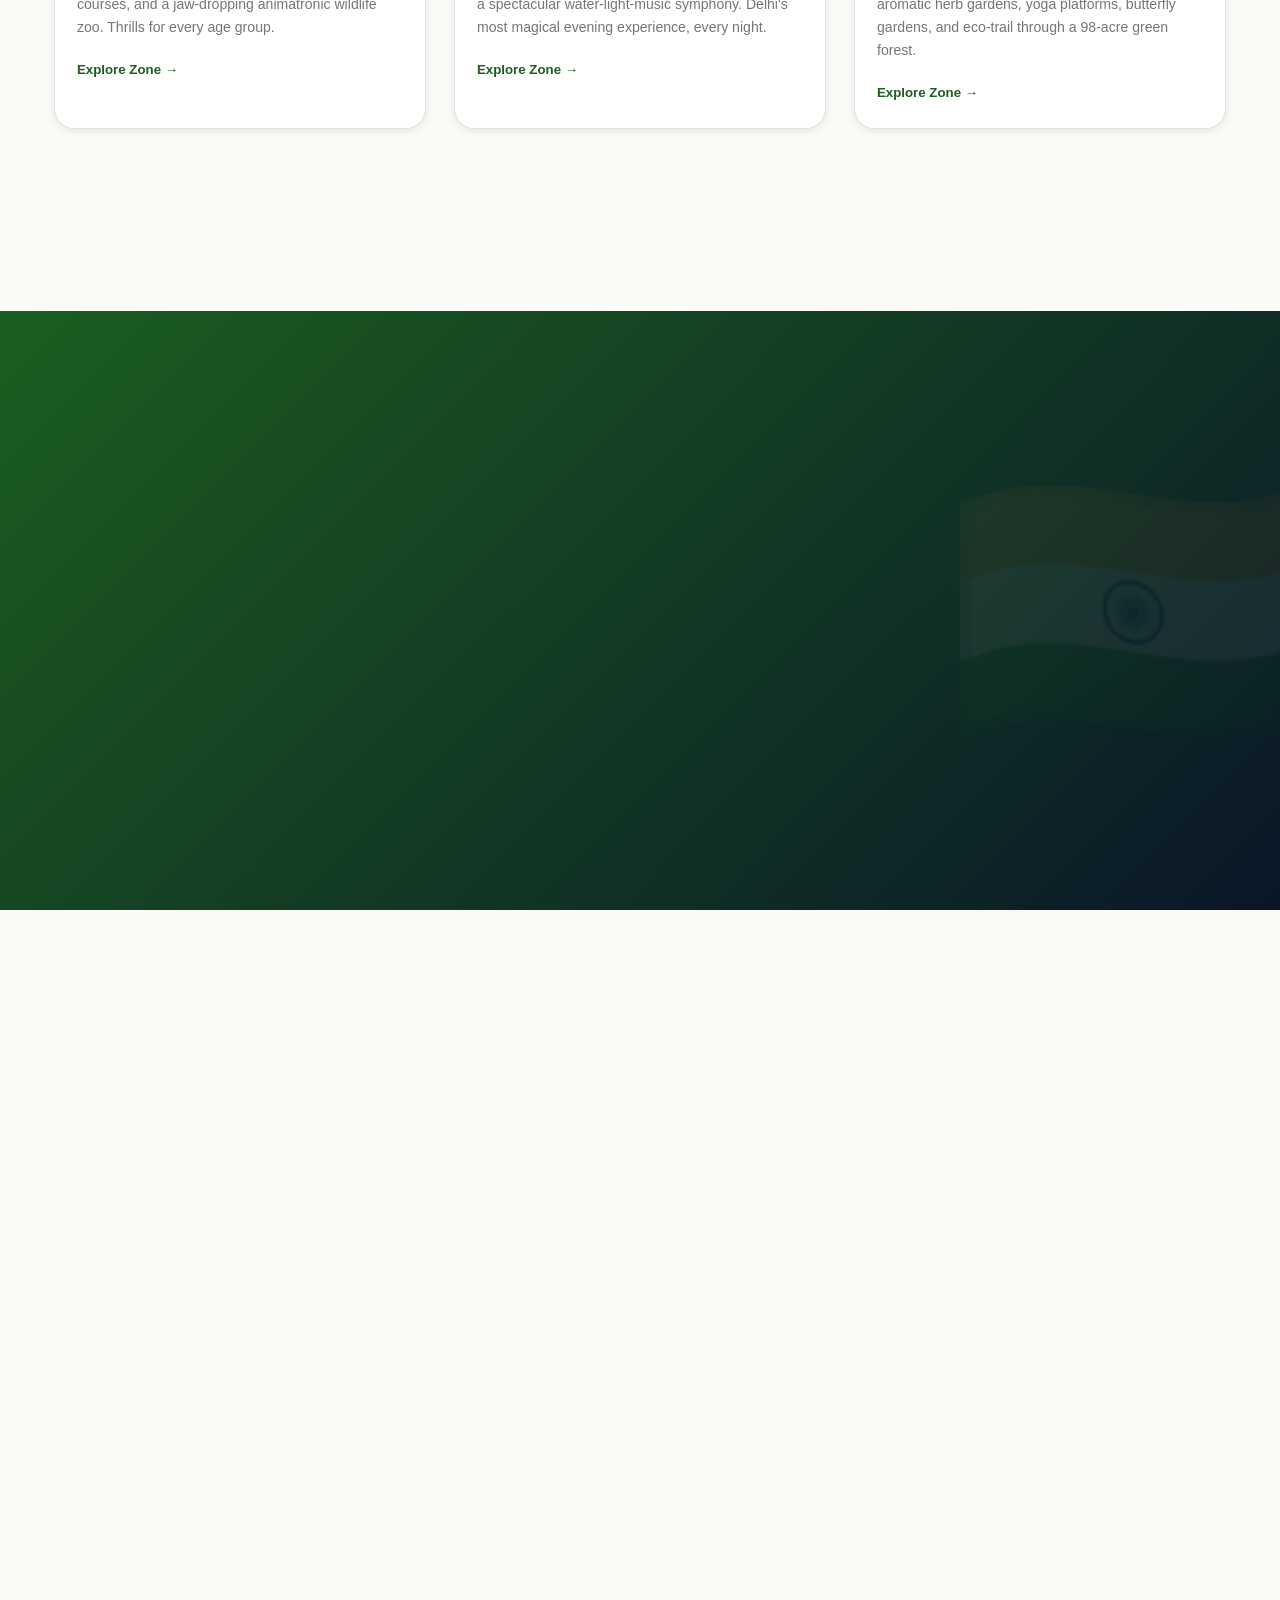
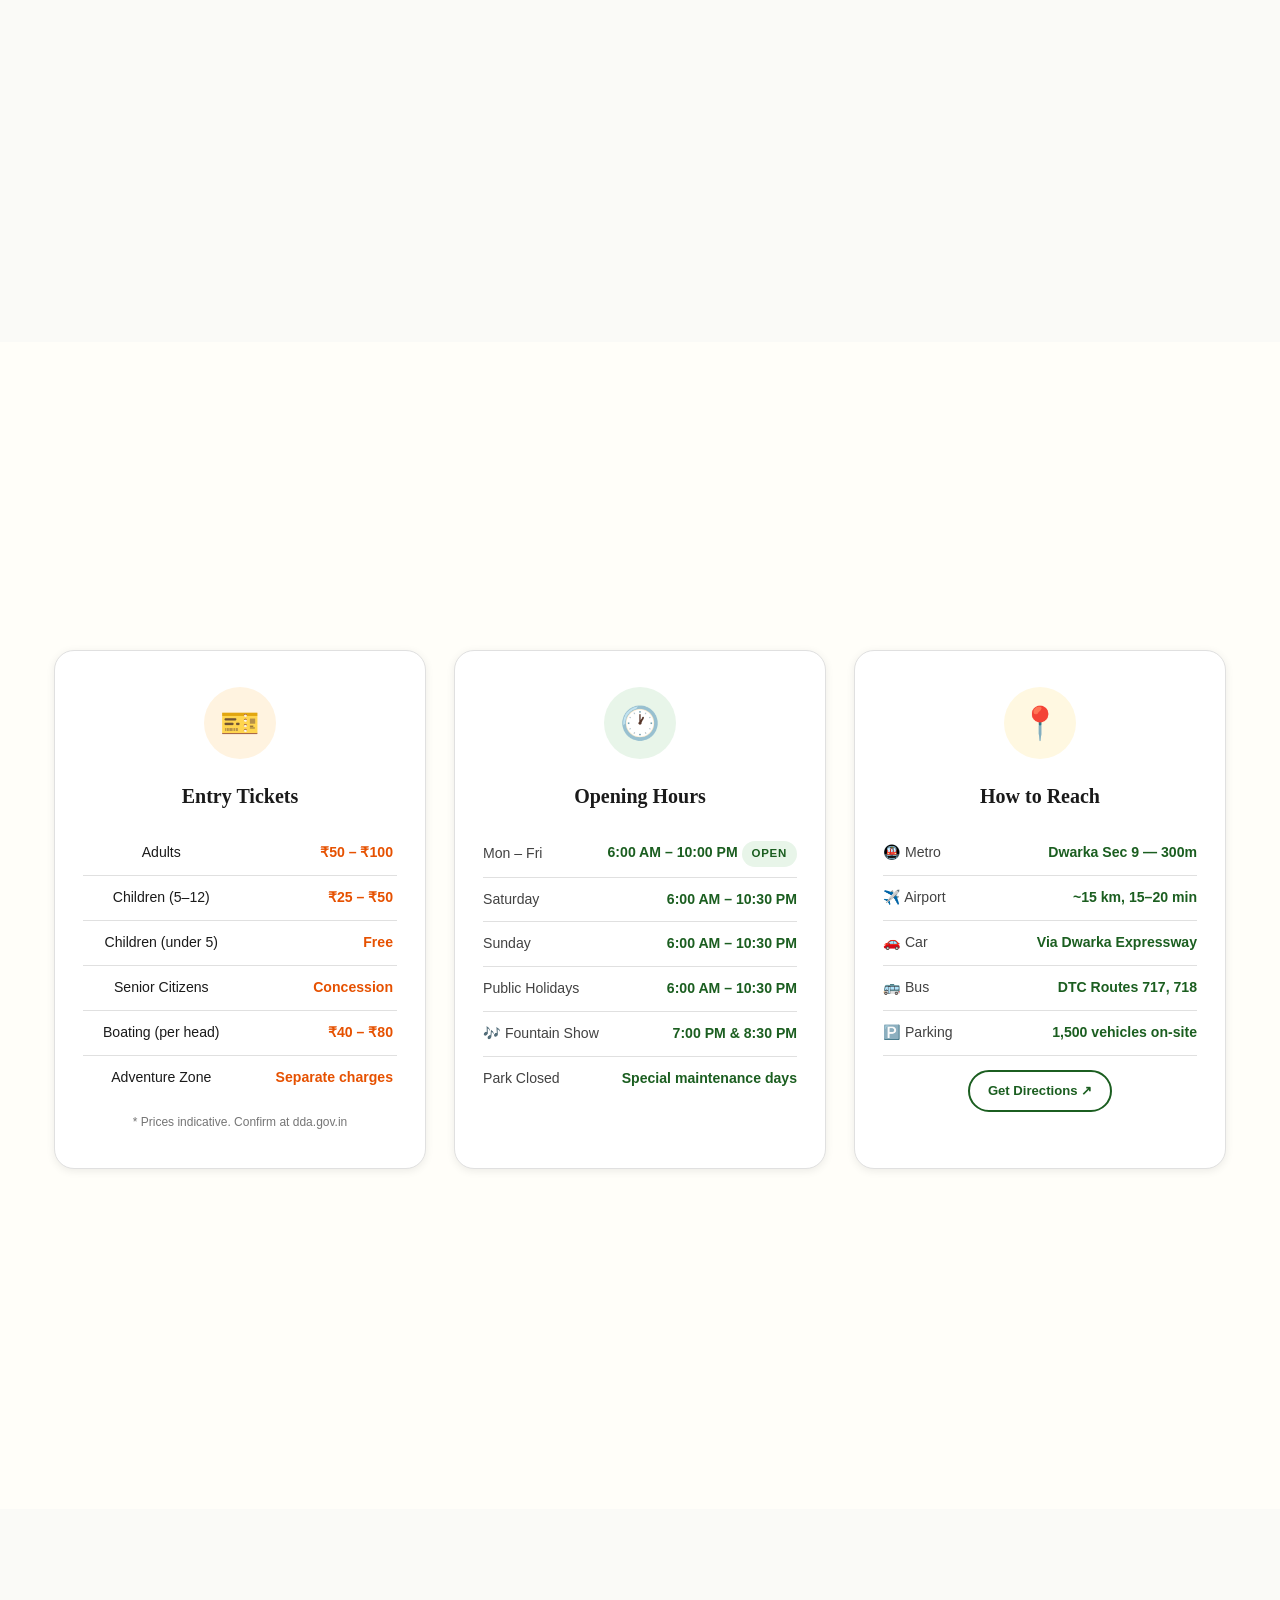
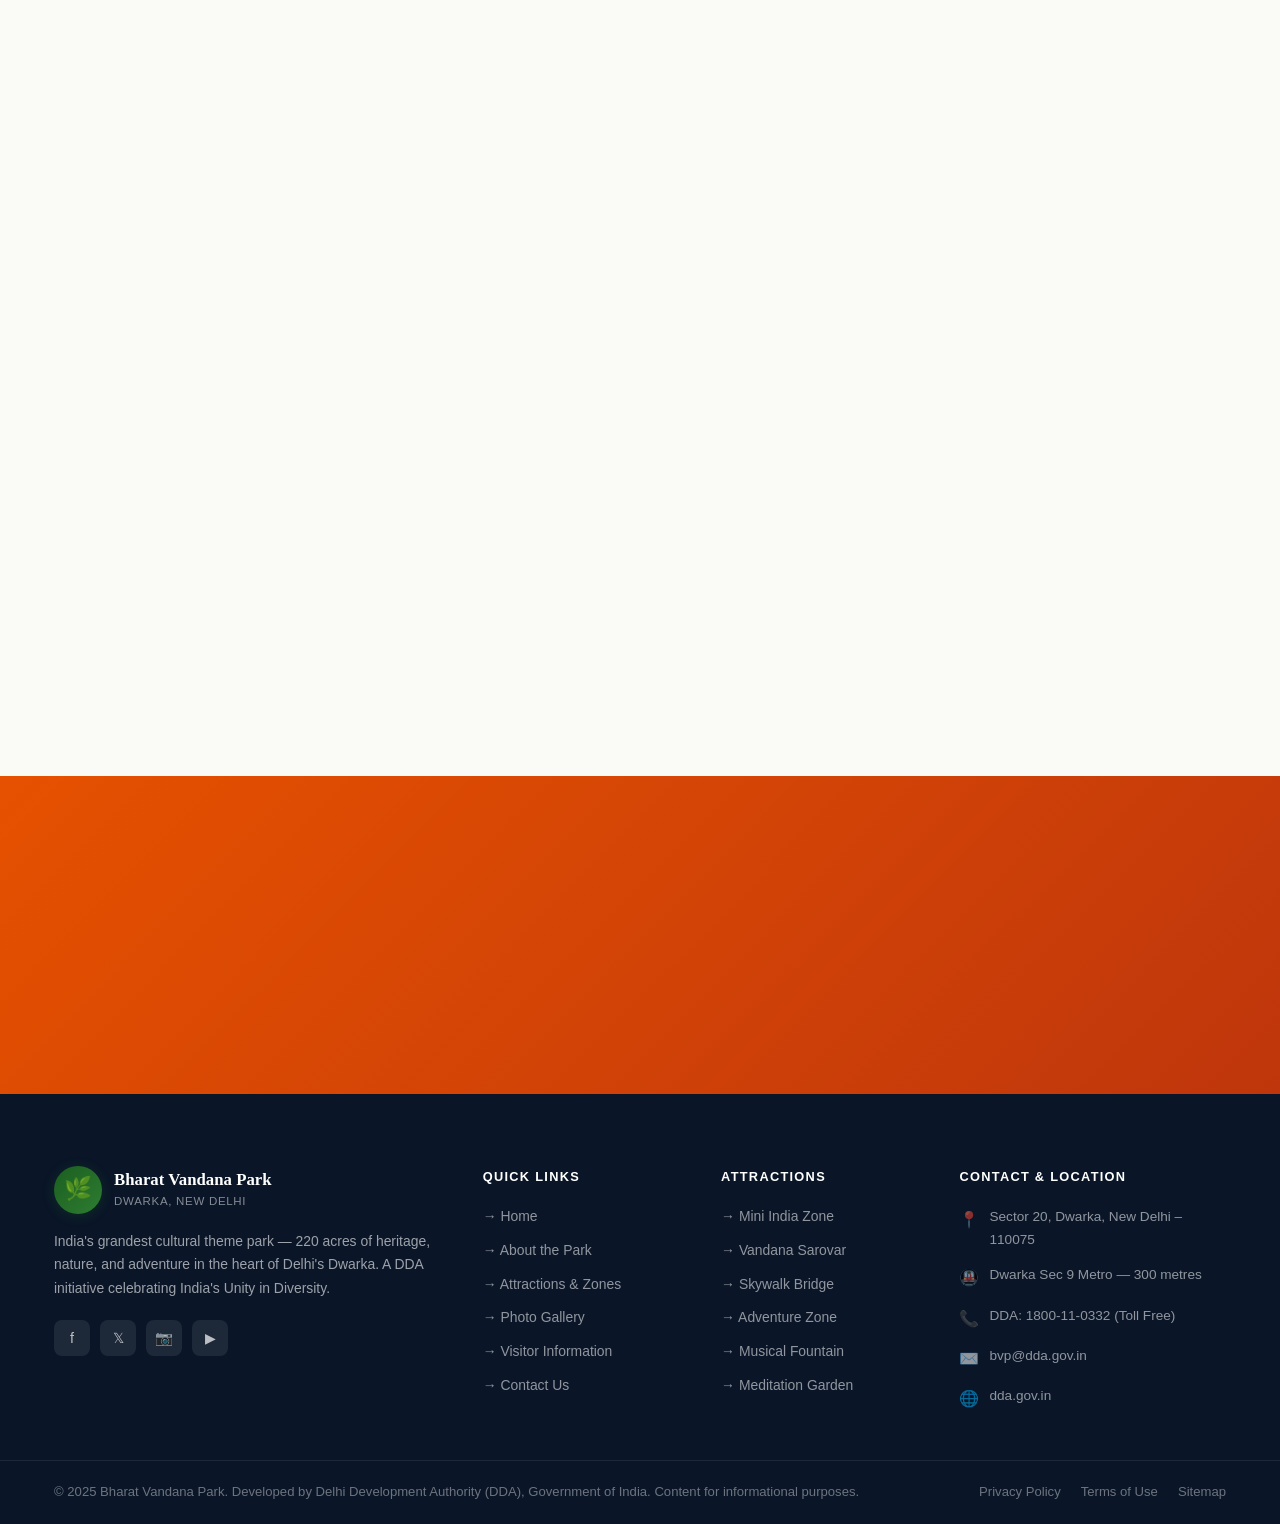
==== commit 43016abf: "Update index.html" ====
--- a/index.html
+++ b/index.html
@@ -10,7 +10,7 @@
   <meta property="og:description" content="220 acres of culture, heritage and adventure. 36 monument replicas, a central lake, skywalk and more." />
   <meta property="og:type" content="website" />
   <link rel="canonical" href="https://yoursite.com/index.html" />
-  <link rel="stylesheet" href="css/style.css" />
+  <link rel="stylesheet" href="style.css" />
   <link rel="icon" href="data:image/svg+xml,<svg xmlns='http://www.w3.org/2000/svg' viewBox='0 0 100 100'><text y='.9em' font-size='90'>🌿</text></svg>" />
 </head>
 <body>
--- a/style.css
+++ b/style.css
@@ -0,0 +1,1322 @@
+/* ═══════════════════════════════════════════════════════════════
+   BHARAT VANDANA PARK — Official Tourism Website
+   Design: Heritage India — Saffron & Forest Green Palette
+   Fonts: Playfair Display (headings) + DM Sans (body)
+   ═══════════════════════════════════════════════════════════════ */
+
+@import url('https://fonts.googleapis.com/css2?family=Playfair+Display:ital,wght@0,400;0,600;0,700;0,900;1,400;1,700&family=DM+Sans:wght@300;400;500;600&family=Cormorant+Garamond:ital,wght@0,400;0,600;1,400&display=swap');
+
+/* ── CSS Variables ── */
+:root {
+  --saffron:       #E65100;
+  --saffron-light: #FF6D00;
+  --saffron-pale:  #FFF3E0;
+  --green-dark:    #1B5E20;
+  --green-med:     #2E7D32;
+  --green-light:   #4CAF50;
+  --green-pale:    #E8F5E9;
+  --gold:          #F9A825;
+  --gold-light:    #FFF8E1;
+  --blue:          #0D47A1;
+  --navy:          #0A1628;
+  --cream:         #FAFAF7;
+  --warm-white:    #FFFEF9;
+  --text-dark:     #1A1A1A;
+  --text-mid:      #424242;
+  --text-light:    #757575;
+  --border:        #E0E0E0;
+  --shadow-sm:     0 2px 8px rgba(0,0,0,0.08);
+  --shadow-md:     0 8px 32px rgba(0,0,0,0.12);
+  --shadow-lg:     0 16px 64px rgba(0,0,0,0.16);
+  --radius-sm:     6px;
+  --radius-md:     12px;
+  --radius-lg:     20px;
+  --transition:    all 0.35s cubic-bezier(0.4, 0, 0.2, 1);
+}
+
+/* ── Reset & Base ── */
+*, *::before, *::after { box-sizing: border-box; margin: 0; padding: 0; }
+html { scroll-behavior: smooth; font-size: 16px; }
+body {
+  font-family: 'DM Sans', sans-serif;
+  color: var(--text-dark);
+  background: var(--warm-white);
+  line-height: 1.7;
+  overflow-x: hidden;
+}
+img { max-width: 100%; height: auto; display: block; }
+a { text-decoration: none; color: inherit; }
+ul { list-style: none; }
+
+/* ── Scrollbar ── */
+::-webkit-scrollbar { width: 6px; }
+::-webkit-scrollbar-track { background: var(--cream); }
+::-webkit-scrollbar-thumb { background: var(--green-med); border-radius: 3px; }
+
+/* ══════════════════════════════════════════
+   TOP STRIP & HEADER
+══════════════════════════════════════════ */
+.top-strip {
+  background: var(--green-dark);
+  color: rgba(255,255,255,0.9);
+  font-size: 0.78rem;
+  font-weight: 500;
+  letter-spacing: 0.04em;
+  padding: 7px 0;
+}
+.top-strip .container {
+  display: flex;
+  justify-content: space-between;
+  align-items: center;
+  flex-wrap: wrap;
+  gap: 8px;
+}
+.top-strip a { color: rgba(255,255,255,0.85); transition: var(--transition); }
+.top-strip a:hover { color: var(--gold); }
+.top-strip .strip-left, .top-strip .strip-right { display: flex; gap: 20px; align-items: center; }
+.top-strip span { display: flex; align-items: center; gap: 6px; }
+
+/* ── Header ── */
+header {
+  background: var(--warm-white);
+  border-bottom: 1px solid var(--border);
+  position: sticky;
+  top: 0;
+  z-index: 1000;
+  box-shadow: var(--shadow-sm);
+  transition: var(--transition);
+}
+header.scrolled { box-shadow: var(--shadow-md); }
+
+.header-inner {
+  display: flex;
+  align-items: center;
+  justify-content: space-between;
+  padding: 14px 0;
+  gap: 20px;
+}
+.logo-wrap { display: flex; align-items: center; gap: 14px; text-decoration: none; }
+.logo-emblem {
+  width: 56px; height: 56px;
+  background: linear-gradient(135deg, var(--green-dark) 0%, var(--green-med) 100%);
+  border-radius: 50%;
+  display: flex; align-items: center; justify-content: center;
+  font-size: 1.6rem;
+  flex-shrink: 0;
+  box-shadow: 0 2px 12px rgba(27,94,32,0.3);
+}
+.logo-text { line-height: 1.2; }
+.logo-text .logo-title {
+  font-family: 'Playfair Display', serif;
+  font-size: 1.18rem;
+  font-weight: 700;
+  color: var(--green-dark);
+  display: block;
+}
+.logo-text .logo-sub {
+  font-size: 0.72rem;
+  color: var(--text-light);
+  font-weight: 500;
+  letter-spacing: 0.06em;
+  text-transform: uppercase;
+}
+
+/* ── Nav ── */
+nav { display: flex; align-items: center; gap: 4px; }
+.nav-link {
+  padding: 8px 14px;
+  border-radius: var(--radius-sm);
+  font-size: 0.88rem;
+  font-weight: 500;
+  color: var(--text-mid);
+  transition: var(--transition);
+  position: relative;
+  white-space: nowrap;
+}
+.nav-link::after {
+  content: '';
+  position: absolute;
+  bottom: 4px; left: 14px; right: 14px;
+  height: 2px;
+  background: var(--saffron);
+  border-radius: 2px;
+  transform: scaleX(0);
+  transition: transform 0.25s ease;
+}
+.nav-link:hover { color: var(--green-dark); background: var(--green-pale); }
+.nav-link:hover::after, .nav-link.active::after { transform: scaleX(1); }
+.nav-link.active { color: var(--green-dark); font-weight: 600; }
+
+.nav-cta {
+  background: var(--saffron);
+  color: white !important;
+  padding: 9px 20px;
+  border-radius: 50px;
+  font-weight: 600;
+  font-size: 0.85rem;
+  transition: var(--transition);
+  box-shadow: 0 2px 12px rgba(230,81,0,0.3);
+}
+.nav-cta:hover { background: var(--saffron-light); transform: translateY(-1px); box-shadow: 0 4px 20px rgba(230,81,0,0.4); }
+.nav-cta::after { display: none; }
+
+/* ── Hamburger ── */
+.hamburger {
+  display: none;
+  flex-direction: column;
+  gap: 5px;
+  cursor: pointer;
+  padding: 8px;
+  border-radius: var(--radius-sm);
+  background: none; border: none;
+}
+.hamburger span {
+  display: block;
+  width: 24px; height: 2px;
+  background: var(--green-dark);
+  border-radius: 2px;
+  transition: var(--transition);
+}
+.hamburger.open span:nth-child(1) { transform: translateY(7px) rotate(45deg); }
+.hamburger.open span:nth-child(2) { opacity: 0; }
+.hamburger.open span:nth-child(3) { transform: translateY(-7px) rotate(-45deg); }
+
+/* ── Mobile Nav ── */
+.mobile-nav {
+  display: none;
+  position: fixed;
+  top: 0; left: 0; right: 0; bottom: 0;
+  background: var(--warm-white);
+  z-index: 999;
+  flex-direction: column;
+  padding: 100px 32px 40px;
+  overflow-y: auto;
+}
+.mobile-nav.open { display: flex; }
+.mobile-nav .nav-link {
+  font-size: 1.3rem;
+  padding: 16px 0;
+  border-bottom: 1px solid var(--border);
+  border-radius: 0;
+}
+.mobile-nav .nav-cta {
+  margin-top: 24px;
+  text-align: center;
+  display: block;
+  font-size: 1rem;
+  padding: 16px;
+}
+
+/* ══════════════════════════════════════════
+   LAYOUT UTILITIES
+══════════════════════════════════════════ */
+.container { max-width: 1220px; margin: 0 auto; padding: 0 24px; }
+.section { padding: 88px 0; }
+.section-sm { padding: 56px 0; }
+.section-lg { padding: 112px 0; }
+
+.section-header { text-align: center; margin-bottom: 64px; }
+.section-tag {
+  display: inline-block;
+  background: var(--green-pale);
+  color: var(--green-dark);
+  font-size: 0.75rem;
+  font-weight: 600;
+  letter-spacing: 0.12em;
+  text-transform: uppercase;
+  padding: 6px 16px;
+  border-radius: 50px;
+  margin-bottom: 16px;
+  border: 1px solid rgba(46,125,50,0.2);
+}
+.section-title {
+  font-family: 'Playfair Display', serif;
+  font-size: clamp(2rem, 4vw, 2.8rem);
+  font-weight: 700;
+  color: var(--text-dark);
+  line-height: 1.25;
+  margin-bottom: 16px;
+}
+.section-subtitle {
+  font-size: 1.05rem;
+  color: var(--text-light);
+  max-width: 640px;
+  margin: 0 auto;
+  line-height: 1.7;
+}
+.title-accent {
+  color: var(--saffron);
+  font-style: italic;
+}
+
+/* ── Divider ── */
+.divider {
+  display: flex; align-items: center; gap: 12px;
+  justify-content: center;
+  margin: 20px auto 0;
+  width: 120px;
+}
+.divider::before, .divider::after {
+  content: ''; flex: 1; height: 1px; background: var(--border);
+}
+.divider-icon { color: var(--saffron); font-size: 1.1rem; }
+
+/* ══════════════════════════════════════════
+   HERO SECTION
+══════════════════════════════════════════ */
+.hero {
+  position: relative;
+  min-height: 92vh;
+  display: flex; align-items: center;
+  overflow: hidden;
+  background: var(--navy);
+}
+.hero-slides { position: absolute; inset: 0; }
+.hero-slide {
+  position: absolute; inset: 0;
+  background-size: cover;
+  background-position: center;
+  opacity: 0;
+  transition: opacity 1.2s ease;
+}
+.hero-slide.active { opacity: 1; }
+.hero-slide::after {
+  content: '';
+  position: absolute; inset: 0;
+  background: linear-gradient(
+    105deg,
+    rgba(10,22,40,0.82) 0%,
+    rgba(10,22,40,0.55) 50%,
+    rgba(10,22,40,0.2) 100%
+  );
+}
+.hero-content {
+  position: relative; z-index: 2;
+  max-width: 720px;
+  animation: heroFadeUp 1.2s ease both;
+}
+@keyframes heroFadeUp {
+  from { opacity: 0; transform: translateY(40px); }
+  to   { opacity: 1; transform: translateY(0); }
+}
+.hero-badge {
+  display: inline-flex;
+  align-items: center;
+  gap: 8px;
+  background: rgba(249,168,37,0.15);
+  border: 1px solid rgba(249,168,37,0.4);
+  color: var(--gold);
+  padding: 7px 18px;
+  border-radius: 50px;
+  font-size: 0.78rem;
+  font-weight: 600;
+  letter-spacing: 0.1em;
+  text-transform: uppercase;
+  margin-bottom: 24px;
+}
+.hero-title {
+  font-family: 'Playfair Display', serif;
+  font-size: clamp(2.6rem, 6vw, 4.4rem);
+  font-weight: 900;
+  color: white;
+  line-height: 1.1;
+  margin-bottom: 12px;
+}
+.hero-title em {
+  font-style: italic;
+  color: var(--gold);
+}
+.hero-tagline {
+  font-family: 'Cormorant Garamond', serif;
+  font-size: clamp(1.2rem, 2.5vw, 1.55rem);
+  font-style: italic;
+  color: rgba(255,255,255,0.8);
+  margin-bottom: 24px;
+}
+.hero-desc {
+  font-size: 1.02rem;
+  color: rgba(255,255,255,0.7);
+  max-width: 560px;
+  line-height: 1.8;
+  margin-bottom: 40px;
+}
+.hero-actions { display: flex; gap: 16px; flex-wrap: wrap; }
+.btn-primary {
+  background: var(--saffron);
+  color: white;
+  padding: 15px 32px;
+  border-radius: 50px;
+  font-weight: 600;
+  font-size: 0.95rem;
+  transition: var(--transition);
+  box-shadow: 0 4px 24px rgba(230,81,0,0.35);
+  border: none; cursor: pointer;
+  display: inline-flex; align-items: center; gap: 8px;
+}
+.btn-primary:hover { background: var(--saffron-light); transform: translateY(-2px); box-shadow: 0 8px 32px rgba(230,81,0,0.45); }
+.btn-secondary {
+  background: rgba(255,255,255,0.12);
+  color: white;
+  padding: 15px 32px;
+  border-radius: 50px;
+  font-weight: 600;
+  font-size: 0.95rem;
+  transition: var(--transition);
+  border: 1px solid rgba(255,255,255,0.3);
+  backdrop-filter: blur(8px);
+  display: inline-flex; align-items: center; gap: 8px;
+}
+.btn-secondary:hover { background: rgba(255,255,255,0.22); transform: translateY(-2px); }
+.btn-green {
+  background: var(--green-dark);
+  color: white;
+  padding: 13px 28px;
+  border-radius: 50px;
+  font-weight: 600;
+  font-size: 0.9rem;
+  transition: var(--transition);
+  box-shadow: 0 4px 18px rgba(27,94,32,0.3);
+  border: none; cursor: pointer;
+  display: inline-flex; align-items: center; gap: 8px;
+}
+.btn-green:hover { background: var(--green-med); transform: translateY(-1px); }
+.btn-outline-green {
+  border: 2px solid var(--green-dark);
+  color: var(--green-dark);
+  padding: 11px 26px;
+  border-radius: 50px;
+  font-weight: 600;
+  font-size: 0.9rem;
+  transition: var(--transition);
+  background: transparent;
+  cursor: pointer;
+  display: inline-flex; align-items: center; gap: 8px;
+}
+.btn-outline-green:hover { background: var(--green-dark); color: white; }
+
+/* ── Hero Stats Bar ── */
+.hero-stats {
+  position: absolute;
+  bottom: 0; left: 0; right: 0;
+  z-index: 3;
+  background: rgba(255,255,255,0.96);
+  backdrop-filter: blur(20px);
+  border-top: 3px solid var(--saffron);
+}
+.hero-stats .container {
+  display: flex;
+  divide: auto;
+}
+.stat-item {
+  flex: 1;
+  padding: 22px 24px;
+  text-align: center;
+  border-right: 1px solid var(--border);
+  transition: var(--transition);
+}
+.stat-item:last-child { border-right: none; }
+.stat-item:hover { background: var(--saffron-pale); }
+.stat-number {
+  font-family: 'Playfair Display', serif;
+  font-size: 1.9rem;
+  font-weight: 700;
+  color: var(--saffron);
+  line-height: 1;
+  display: block;
+}
+.stat-label {
+  font-size: 0.76rem;
+  color: var(--text-light);
+  font-weight: 500;
+  letter-spacing: 0.06em;
+  text-transform: uppercase;
+  margin-top: 4px;
+}
+
+/* ── Slider Dots ── */
+.hero-dots {
+  position: absolute;
+  bottom: 100px; right: 40px;
+  z-index: 4;
+  display: flex; gap: 8px; flex-direction: column;
+}
+.hero-dot {
+  width: 8px; height: 8px;
+  border-radius: 50%;
+  background: rgba(255,255,255,0.4);
+  cursor: pointer;
+  transition: var(--transition);
+  border: none;
+}
+.hero-dot.active { background: var(--gold); transform: scale(1.4); }
+
+/* ══════════════════════════════════════════
+   QUICK INFO STRIP
+══════════════════════════════════════════ */
+.quick-info {
+  background: var(--green-dark);
+  padding: 0;
+}
+.quick-info .container {
+  display: grid;
+  grid-template-columns: repeat(4, 1fr);
+}
+.quick-card {
+  padding: 28px 24px;
+  display: flex;
+  align-items: center;
+  gap: 16px;
+  border-right: 1px solid rgba(255,255,255,0.1);
+  transition: var(--transition);
+}
+.quick-card:last-child { border-right: none; }
+.quick-card:hover { background: rgba(255,255,255,0.06); }
+.quick-icon {
+  width: 48px; height: 48px;
+  background: rgba(255,255,255,0.1);
+  border-radius: 12px;
+  display: flex; align-items: center; justify-content: center;
+  font-size: 1.4rem;
+  flex-shrink: 0;
+}
+.quick-card-label {
+  font-size: 0.72rem;
+  color: rgba(255,255,255,0.55);
+  font-weight: 500;
+  letter-spacing: 0.08em;
+  text-transform: uppercase;
+  margin-bottom: 4px;
+}
+.quick-card-value {
+  font-weight: 600;
+  color: white;
+  font-size: 0.95rem;
+  line-height: 1.3;
+}
+
+/* ══════════════════════════════════════════
+   ABOUT / INTRO SECTION
+══════════════════════════════════════════ */
+.about-intro { background: var(--warm-white); }
+.about-grid {
+  display: grid;
+  grid-template-columns: 1fr 1fr;
+  gap: 80px;
+  align-items: center;
+}
+.about-image-wrap {
+  position: relative;
+}
+.about-img-main {
+  width: 100%;
+  height: 520px;
+  object-fit: cover;
+  border-radius: var(--radius-lg);
+  box-shadow: var(--shadow-lg);
+}
+.about-img-badge {
+  position: absolute;
+  bottom: -20px; right: -20px;
+  background: var(--saffron);
+  color: white;
+  padding: 20px 24px;
+  border-radius: var(--radius-md);
+  text-align: center;
+  box-shadow: var(--shadow-md);
+}
+.about-img-badge .badge-number {
+  font-family: 'Playfair Display', serif;
+  font-size: 2.2rem;
+  font-weight: 900;
+  line-height: 1;
+  display: block;
+}
+.about-img-badge .badge-text {
+  font-size: 0.78rem;
+  font-weight: 600;
+  opacity: 0.9;
+  letter-spacing: 0.06em;
+}
+.about-leaf {
+  position: absolute;
+  top: -15px; left: -15px;
+  width: 90px; height: 90px;
+  background: var(--green-pale);
+  border: 2px solid rgba(46,125,50,0.2);
+  border-radius: 50%;
+  display: flex; align-items: center; justify-content: center;
+  font-size: 2.2rem;
+}
+.about-content { padding-right: 20px; }
+.about-intro-text {
+  font-family: 'Cormorant Garamond', serif;
+  font-size: 1.3rem;
+  font-style: italic;
+  color: var(--green-dark);
+  line-height: 1.7;
+  margin-bottom: 24px;
+  padding-left: 20px;
+  border-left: 3px solid var(--saffron);
+}
+.about-para { color: var(--text-mid); margin-bottom: 16px; font-size: 0.97rem; }
+.about-features {
+  display: grid;
+  grid-template-columns: 1fr 1fr;
+  gap: 14px;
+  margin: 28px 0;
+}
+.feature-chip {
+  display: flex; align-items: center; gap: 10px;
+  background: var(--green-pale);
+  border: 1px solid rgba(46,125,50,0.15);
+  padding: 10px 14px;
+  border-radius: var(--radius-sm);
+  font-size: 0.85rem;
+  font-weight: 500;
+  color: var(--green-dark);
+}
+
+/* ══════════════════════════════════════════
+   ATTRACTIONS GRID
+══════════════════════════════════════════ */
+.attractions { background: var(--cream); }
+.attractions-grid {
+  display: grid;
+  grid-template-columns: repeat(3, 1fr);
+  gap: 28px;
+}
+.attraction-card {
+  background: white;
+  border-radius: var(--radius-lg);
+  overflow: hidden;
+  box-shadow: var(--shadow-sm);
+  transition: var(--transition);
+  border: 1px solid var(--border);
+}
+.attraction-card:hover { transform: translateY(-8px); box-shadow: var(--shadow-lg); }
+.attraction-card:hover .attraction-img { transform: scale(1.06); }
+.attraction-img-wrap { overflow: hidden; height: 220px; position: relative; }
+.attraction-img {
+  width: 100%; height: 100%;
+  object-fit: cover;
+  transition: transform 0.6s ease;
+}
+.attraction-zone {
+  position: absolute;
+  top: 14px; left: 14px;
+  background: var(--saffron);
+  color: white;
+  font-size: 0.7rem;
+  font-weight: 700;
+  letter-spacing: 0.08em;
+  text-transform: uppercase;
+  padding: 4px 12px;
+  border-radius: 50px;
+}
+.attraction-body { padding: 22px; }
+.attraction-icon { font-size: 1.6rem; margin-bottom: 8px; }
+.attraction-title {
+  font-family: 'Playfair Display', serif;
+  font-size: 1.18rem;
+  font-weight: 700;
+  color: var(--text-dark);
+  margin-bottom: 8px;
+  line-height: 1.3;
+}
+.attraction-desc { font-size: 0.88rem; color: var(--text-light); line-height: 1.65; margin-bottom: 16px; }
+.attraction-link {
+  display: inline-flex; align-items: center; gap: 6px;
+  font-size: 0.83rem;
+  font-weight: 600;
+  color: var(--green-dark);
+  transition: var(--transition);
+}
+.attraction-link:hover { color: var(--saffron); gap: 10px; }
+
+/* ══════════════════════════════════════════
+   MINI INDIA HIGHLIGHT BAND
+══════════════════════════════════════════ */
+.mini-india-band {
+  background: linear-gradient(135deg, var(--green-dark) 0%, var(--navy) 100%);
+  padding: 80px 0;
+  position: relative;
+  overflow: hidden;
+}
+.mini-india-band::before {
+  content: '🇮🇳';
+  position: absolute;
+  right: -40px; top: 50%;
+  transform: translateY(-50%);
+  font-size: 300px;
+  opacity: 0.05;
+  pointer-events: none;
+}
+.mini-india-inner {
+  display: grid;
+  grid-template-columns: 1fr 1fr;
+  gap: 80px;
+  align-items: center;
+}
+.mini-india-content .section-tag { background: rgba(249,168,37,0.15); color: var(--gold); border-color: rgba(249,168,37,0.3); }
+.mini-india-content .section-title { color: white; }
+.mini-india-content .section-subtitle { color: rgba(255,255,255,0.7); max-width: 100%; }
+.monuments-scroll {
+  display: grid;
+  grid-template-columns: repeat(3, 1fr);
+  gap: 12px;
+}
+.monument-chip {
+  background: rgba(255,255,255,0.07);
+  border: 1px solid rgba(255,255,255,0.12);
+  border-radius: var(--radius-sm);
+  padding: 12px 14px;
+  text-align: center;
+  transition: var(--transition);
+}
+.monument-chip:hover { background: rgba(255,255,255,0.14); border-color: var(--gold); }
+.monument-chip .chip-icon { font-size: 1.6rem; display: block; margin-bottom: 4px; }
+.monument-chip .chip-name { font-size: 0.72rem; font-weight: 600; color: rgba(255,255,255,0.85); line-height: 1.3; }
+
+/* ══════════════════════════════════════════
+   TICKET & TIMING SECTION
+══════════════════════════════════════════ */
+.visit-info { background: var(--warm-white); }
+.visit-cards {
+  display: grid;
+  grid-template-columns: repeat(3, 1fr);
+  gap: 28px;
+  margin-bottom: 56px;
+}
+.visit-card {
+  background: white;
+  border-radius: var(--radius-lg);
+  padding: 36px 28px;
+  text-align: center;
+  border: 1px solid var(--border);
+  box-shadow: var(--shadow-sm);
+  transition: var(--transition);
+}
+.visit-card:hover { box-shadow: var(--shadow-md); transform: translateY(-4px); }
+.visit-card-icon {
+  width: 72px; height: 72px;
+  margin: 0 auto 20px;
+  border-radius: 50%;
+  display: flex; align-items: center; justify-content: center;
+  font-size: 2rem;
+}
+.icon-saffron { background: var(--saffron-pale); }
+.icon-green { background: var(--green-pale); }
+.icon-gold { background: var(--gold-light); }
+.visit-card-title {
+  font-family: 'Playfair Display', serif;
+  font-size: 1.25rem;
+  font-weight: 700;
+  color: var(--text-dark);
+  margin-bottom: 18px;
+}
+.ticket-table { width: 100%; border-collapse: collapse; }
+.ticket-table tr { border-bottom: 1px solid var(--border); }
+.ticket-table tr:last-child { border-bottom: none; }
+.ticket-table td { padding: 10px 4px; font-size: 0.88rem; }
+.ticket-table td:last-child { font-weight: 600; color: var(--saffron); text-align: right; }
+.time-row {
+  display: flex; justify-content: space-between; align-items: center;
+  padding: 10px 0;
+  border-bottom: 1px solid var(--border);
+  font-size: 0.88rem;
+}
+.time-row:last-child { border-bottom: none; }
+.time-day { color: var(--text-mid); }
+.time-hours { font-weight: 600; color: var(--green-dark); }
+.open-badge {
+  display: inline-block;
+  background: var(--green-pale);
+  color: var(--green-dark);
+  font-size: 0.72rem;
+  font-weight: 700;
+  padding: 3px 10px;
+  border-radius: 50px;
+  letter-spacing: 0.06em;
+}
+
+/* ── Visitor Tips ── */
+.tips-grid {
+  display: grid;
+  grid-template-columns: repeat(4, 1fr);
+  gap: 20px;
+}
+.tip-card {
+  background: var(--cream);
+  border-radius: var(--radius-md);
+  padding: 24px 20px;
+  border-left: 3px solid var(--green-med);
+  transition: var(--transition);
+}
+.tip-card:hover { background: var(--green-pale); }
+.tip-icon { font-size: 1.6rem; margin-bottom: 10px; }
+.tip-title { font-weight: 700; color: var(--text-dark); font-size: 0.92rem; margin-bottom: 6px; }
+.tip-text { font-size: 0.83rem; color: var(--text-light); line-height: 1.6; }
+
+/* ══════════════════════════════════════════
+   GALLERY SECTION
+══════════════════════════════════════════ */
+.gallery { background: var(--cream); }
+.gallery-grid {
+  display: grid;
+  grid-template-columns: repeat(4, 1fr);
+  grid-template-rows: repeat(2, 240px);
+  gap: 12px;
+}
+.gallery-item {
+  overflow: hidden;
+  border-radius: var(--radius-md);
+  position: relative;
+  cursor: pointer;
+}
+.gallery-item.tall { grid-row: span 2; }
+.gallery-item.wide { grid-column: span 2; }
+.gallery-img {
+  width: 100%; height: 100%;
+  object-fit: cover;
+  transition: transform 0.6s ease;
+}
+.gallery-item:hover .gallery-img { transform: scale(1.08); }
+.gallery-overlay {
+  position: absolute; inset: 0;
+  background: linear-gradient(to top, rgba(0,0,0,0.7) 0%, transparent 60%);
+  opacity: 0;
+  transition: var(--transition);
+  display: flex; align-items: flex-end; padding: 16px;
+}
+.gallery-item:hover .gallery-overlay { opacity: 1; }
+.gallery-caption { color: white; font-size: 0.85rem; font-weight: 600; }
+
+/* ── Lightbox ── */
+.lightbox {
+  display: none;
+  position: fixed; inset: 0; z-index: 2000;
+  background: rgba(0,0,0,0.95);
+  align-items: center; justify-content: center;
+  padding: 20px;
+}
+.lightbox.open { display: flex; }
+.lightbox-img {
+  max-height: 85vh;
+  max-width: 90vw;
+  object-fit: contain;
+  border-radius: var(--radius-sm);
+}
+.lightbox-close {
+  position: fixed; top: 20px; right: 24px;
+  color: white; font-size: 2rem; cursor: pointer;
+  background: rgba(255,255,255,0.1);
+  border: none; width: 44px; height: 44px;
+  border-radius: 50%;
+  display: flex; align-items: center; justify-content: center;
+  transition: var(--transition);
+}
+.lightbox-close:hover { background: rgba(255,255,255,0.2); }
+
+/* ══════════════════════════════════════════
+   HOW TO REACH (MAP SECTION)
+══════════════════════════════════════════ */
+.location-section { background: white; }
+.location-grid {
+  display: grid;
+  grid-template-columns: 1fr 1.2fr;
+  gap: 60px;
+  align-items: start;
+}
+.location-map {
+  border-radius: var(--radius-lg);
+  overflow: hidden;
+  box-shadow: var(--shadow-md);
+  border: 1px solid var(--border);
+}
+.location-map iframe { width: 100%; height: 420px; border: none; display: block; }
+.reach-methods { display: flex; flex-direction: column; gap: 18px; margin-top: 8px; }
+.reach-card {
+  display: flex; align-items: flex-start; gap: 18px;
+  background: var(--cream);
+  padding: 20px 22px;
+  border-radius: var(--radius-md);
+  border: 1px solid var(--border);
+  transition: var(--transition);
+}
+.reach-card:hover { border-color: var(--green-med); box-shadow: var(--shadow-sm); }
+.reach-icon-wrap {
+  width: 48px; height: 48px;
+  background: var(--green-pale);
+  border-radius: 12px;
+  display: flex; align-items: center; justify-content: center;
+  font-size: 1.4rem;
+  flex-shrink: 0;
+}
+.reach-info-title { font-weight: 700; color: var(--text-dark); font-size: 0.95rem; margin-bottom: 4px; }
+.reach-info-text { font-size: 0.85rem; color: var(--text-light); line-height: 1.6; }
+
+/* ══════════════════════════════════════════
+   FAQ SECTION
+══════════════════════════════════════════ */
+.faq-section { background: var(--cream); }
+.faq-grid {
+  display: grid;
+  grid-template-columns: 1fr 1fr;
+  gap: 16px;
+  max-width: 1000px;
+  margin: 0 auto;
+}
+.faq-item {
+  background: white;
+  border-radius: var(--radius-md);
+  border: 1px solid var(--border);
+  overflow: hidden;
+  transition: var(--transition);
+}
+.faq-item:hover { box-shadow: var(--shadow-sm); }
+.faq-item.open { border-color: var(--green-med); }
+.faq-question {
+  padding: 18px 22px;
+  display: flex; justify-content: space-between; align-items: center; gap: 16px;
+  cursor: pointer;
+  font-weight: 600;
+  font-size: 0.9rem;
+  color: var(--text-dark);
+  user-select: none;
+}
+.faq-arrow {
+  color: var(--green-dark);
+  font-size: 1.1rem;
+  transition: transform 0.3s ease;
+  flex-shrink: 0;
+}
+.faq-item.open .faq-arrow { transform: rotate(180deg); }
+.faq-answer {
+  max-height: 0;
+  overflow: hidden;
+  transition: max-height 0.4s ease;
+}
+.faq-item.open .faq-answer { max-height: 300px; }
+.faq-answer-inner {
+  padding: 0 22px 18px;
+  font-size: 0.87rem;
+  color: var(--text-mid);
+  line-height: 1.7;
+  border-top: 1px solid var(--border);
+  padding-top: 14px;
+}
+
+/* ══════════════════════════════════════════
+   CONTACT SECTION
+══════════════════════════════════════════ */
+.contact-section { background: white; }
+.contact-grid {
+  display: grid;
+  grid-template-columns: 1fr 1.6fr;
+  gap: 60px;
+}
+.contact-info-list { display: flex; flex-direction: column; gap: 20px; margin-top: 8px; }
+.contact-info-item {
+  display: flex; gap: 16px; align-items: flex-start;
+  padding: 18px;
+  background: var(--cream);
+  border-radius: var(--radius-md);
+  border: 1px solid var(--border);
+}
+.contact-info-icon {
+  width: 44px; height: 44px;
+  background: var(--green-pale);
+  border-radius: 10px;
+  display: flex; align-items: center; justify-content: center;
+  font-size: 1.2rem; flex-shrink: 0;
+}
+.contact-info-label { font-size: 0.72rem; color: var(--text-light); font-weight: 600; letter-spacing: 0.06em; text-transform: uppercase; margin-bottom: 4px; }
+.contact-info-value { font-size: 0.9rem; font-weight: 600; color: var(--text-dark); line-height: 1.4; }
+
+/* ── Contact Form ── */
+.contact-form {
+  background: var(--cream);
+  padding: 36px;
+  border-radius: var(--radius-lg);
+  border: 1px solid var(--border);
+}
+.form-title {
+  font-family: 'Playfair Display', serif;
+  font-size: 1.5rem;
+  font-weight: 700;
+  color: var(--text-dark);
+  margin-bottom: 24px;
+}
+.form-row { display: grid; grid-template-columns: 1fr 1fr; gap: 16px; }
+.form-group { margin-bottom: 18px; }
+.form-label {
+  display: block;
+  font-size: 0.82rem;
+  font-weight: 600;
+  color: var(--text-mid);
+  margin-bottom: 7px;
+  letter-spacing: 0.04em;
+}
+.form-control {
+  width: 100%;
+  padding: 12px 16px;
+  border: 1.5px solid var(--border);
+  border-radius: var(--radius-sm);
+  font-size: 0.9rem;
+  font-family: 'DM Sans', sans-serif;
+  color: var(--text-dark);
+  background: white;
+  transition: var(--transition);
+  outline: none;
+}
+.form-control:focus { border-color: var(--green-med); box-shadow: 0 0 0 3px rgba(46,125,50,0.1); }
+.form-control::placeholder { color: var(--text-light); }
+textarea.form-control { resize: vertical; min-height: 120px; }
+.form-success {
+  display: none;
+  background: var(--green-pale);
+  border: 1px solid var(--green-light);
+  color: var(--green-dark);
+  padding: 14px 18px;
+  border-radius: var(--radius-sm);
+  font-size: 0.9rem;
+  font-weight: 600;
+  margin-top: 16px;
+  text-align: center;
+}
+
+/* ══════════════════════════════════════════
+   NEWSLETTER BAND
+══════════════════════════════════════════ */
+.newsletter-band {
+  background: linear-gradient(135deg, var(--saffron) 0%, #BF360C 100%);
+  padding: 64px 0;
+}
+.newsletter-inner { text-align: center; max-width: 600px; margin: 0 auto; }
+.newsletter-title {
+  font-family: 'Playfair Display', serif;
+  font-size: 2rem;
+  font-weight: 700;
+  color: white;
+  margin-bottom: 10px;
+}
+.newsletter-sub { color: rgba(255,255,255,0.85); margin-bottom: 28px; font-size: 0.97rem; }
+.newsletter-form { display: flex; gap: 12px; max-width: 480px; margin: 0 auto; }
+.newsletter-input {
+  flex: 1;
+  padding: 14px 20px;
+  border-radius: 50px;
+  border: none;
+  font-size: 0.9rem;
+  font-family: 'DM Sans', sans-serif;
+  outline: none;
+}
+.newsletter-btn {
+  background: var(--green-dark);
+  color: white;
+  padding: 14px 28px;
+  border-radius: 50px;
+  border: none;
+  font-weight: 700;
+  font-size: 0.9rem;
+  cursor: pointer;
+  transition: var(--transition);
+  white-space: nowrap;
+}
+.newsletter-btn:hover { background: var(--green-med); }
+
+/* ══════════════════════════════════════════
+   FOOTER
+══════════════════════════════════════════ */
+footer {
+  background: var(--navy);
+  color: rgba(255,255,255,0.8);
+}
+.footer-main { padding: 72px 0 48px; }
+.footer-grid {
+  display: grid;
+  grid-template-columns: 2fr 1fr 1fr 1.4fr;
+  gap: 48px;
+}
+.footer-brand { }
+.footer-logo { display: flex; align-items: center; gap: 12px; margin-bottom: 16px; }
+.footer-logo .logo-emblem { width: 48px; height: 48px; font-size: 1.4rem; }
+.footer-logo .logo-title { color: white; font-size: 1.05rem; }
+.footer-logo .logo-sub { color: rgba(255,255,255,0.5); }
+.footer-about { font-size: 0.87rem; line-height: 1.7; color: rgba(255,255,255,0.6); margin-bottom: 20px; }
+.footer-social { display: flex; gap: 10px; }
+.social-btn {
+  width: 36px; height: 36px;
+  background: rgba(255,255,255,0.08);
+  border-radius: 8px;
+  display: flex; align-items: center; justify-content: center;
+  font-size: 0.9rem;
+  transition: var(--transition);
+  color: rgba(255,255,255,0.7);
+}
+.social-btn:hover { background: var(--saffron); color: white; }
+.footer-col-title {
+  font-size: 0.8rem;
+  font-weight: 700;
+  letter-spacing: 0.1em;
+  text-transform: uppercase;
+  color: white;
+  margin-bottom: 18px;
+}
+.footer-links { display: flex; flex-direction: column; gap: 10px; }
+.footer-link {
+  font-size: 0.87rem;
+  color: rgba(255,255,255,0.55);
+  transition: var(--transition);
+  display: flex; align-items: center; gap: 6px;
+}
+.footer-link:hover { color: var(--gold); padding-left: 4px; }
+.footer-contact-list { display: flex; flex-direction: column; gap: 12px; }
+.footer-contact-item {
+  display: flex; gap: 10px; align-items: flex-start;
+  font-size: 0.85rem; color: rgba(255,255,255,0.55);
+}
+.footer-contact-item span:first-child { font-size: 1rem; flex-shrink: 0; margin-top: 1px; }
+.footer-bottom {
+  border-top: 1px solid rgba(255,255,255,0.08);
+  padding: 20px 0;
+}
+.footer-bottom .container {
+  display: flex;
+  justify-content: space-between;
+  align-items: center;
+  flex-wrap: wrap;
+  gap: 12px;
+}
+.footer-copy { font-size: 0.82rem; color: rgba(255,255,255,0.4); }
+.footer-bottom-links { display: flex; gap: 20px; }
+.footer-bottom-links a { font-size: 0.82rem; color: rgba(255,255,255,0.4); transition: var(--transition); }
+.footer-bottom-links a:hover { color: var(--gold); }
+
+/* ══════════════════════════════════════════
+   PAGE HERO (INNER PAGES)
+══════════════════════════════════════════ */
+.page-hero {
+  background: linear-gradient(135deg, var(--green-dark) 0%, var(--navy) 100%);
+  padding: 80px 0 60px;
+  position: relative;
+  overflow: hidden;
+}
+.page-hero::after {
+  content: '';
+  position: absolute; inset: 0;
+  background: url("data:image/svg+xml,%3Csvg width='60' height='60' viewBox='0 0 60 60' xmlns='http://www.w3.org/2000/svg'%3E%3Cg fill='none' fill-rule='evenodd'%3E%3Cg fill='%23ffffff' fill-opacity='0.03'%3E%3Cpath d='M36 34v-4h-2v4h-4v2h4v4h2v-4h4v-2h-4zm0-30V0h-2v4h-4v2h4v4h2V6h4V4h-4zM6 34v-4H4v4H0v2h4v4h2v-4h4v-2H6zM6 4V0H4v4H0v2h4v4h2V6h4V4H6z'/%3E%3C/g%3E%3C/g%3E%3C/svg%3E");
+}
+.page-hero-content { position: relative; z-index: 1; }
+.breadcrumb {
+  display: flex; align-items: center; gap: 8px;
+  font-size: 0.82rem;
+  color: rgba(255,255,255,0.55);
+  margin-bottom: 20px;
+}
+.breadcrumb a { color: rgba(255,255,255,0.55); transition: var(--transition); }
+.breadcrumb a:hover { color: var(--gold); }
+.breadcrumb span { color: rgba(255,255,255,0.3); }
+.page-hero-title {
+  font-family: 'Playfair Display', serif;
+  font-size: clamp(2rem, 5vw, 3.2rem);
+  font-weight: 700;
+  color: white;
+  margin-bottom: 12px;
+}
+.page-hero-sub { color: rgba(255,255,255,0.65); font-size: 1.05rem; max-width: 600px; }
+
+/* ══════════════════════════════════════════
+   ABOUT PAGE EXTRAS
+══════════════════════════════════════════ */
+.timeline { padding: 88px 0; background: white; }
+.timeline-list { max-width: 800px; margin: 0 auto; position: relative; }
+.timeline-list::before {
+  content: '';
+  position: absolute;
+  left: 24px; top: 0; bottom: 0;
+  width: 2px;
+  background: linear-gradient(to bottom, var(--green-med), var(--saffron));
+}
+.timeline-item {
+  display: flex; gap: 28px;
+  padding: 0 0 40px 0;
+  position: relative;
+}
+.timeline-dot {
+  width: 50px; height: 50px;
+  background: var(--green-dark);
+  border-radius: 50%;
+  display: flex; align-items: center; justify-content: center;
+  font-size: 1.2rem;
+  flex-shrink: 0;
+  box-shadow: 0 0 0 4px white, 0 0 0 6px rgba(46,125,50,0.2);
+  z-index: 1;
+}
+.timeline-content {
+  flex: 1;
+  background: var(--cream);
+  padding: 22px 24px;
+  border-radius: var(--radius-md);
+  border: 1px solid var(--border);
+  margin-top: 4px;
+}
+.timeline-year {
+  font-size: 0.75rem;
+  font-weight: 700;
+  color: var(--saffron);
+  letter-spacing: 0.1em;
+  text-transform: uppercase;
+  margin-bottom: 6px;
+}
+.timeline-title { font-weight: 700; color: var(--text-dark); margin-bottom: 6px; font-size: 1rem; }
+.timeline-text { font-size: 0.87rem; color: var(--text-light); line-height: 1.65; }
+
+/* ══════════════════════════════════════════
+   GALLERY PAGE
+══════════════════════════════════════════ */
+.gallery-filter {
+  display: flex; gap: 10px; justify-content: center; flex-wrap: wrap;
+  margin-bottom: 40px;
+}
+.filter-btn {
+  padding: 9px 20px;
+  border-radius: 50px;
+  border: 1.5px solid var(--border);
+  background: white;
+  font-size: 0.85rem;
+  font-weight: 600;
+  font-family: 'DM Sans', sans-serif;
+  color: var(--text-mid);
+  cursor: pointer;
+  transition: var(--transition);
+}
+.filter-btn:hover, .filter-btn.active { background: var(--green-dark); color: white; border-color: var(--green-dark); }
+.gallery-full-grid {
+  display: grid;
+  grid-template-columns: repeat(3, 1fr);
+  gap: 16px;
+}
+.gallery-full-item {
+  border-radius: var(--radius-md);
+  overflow: hidden;
+  position: relative;
+  cursor: pointer;
+  aspect-ratio: 4/3;
+}
+.gallery-full-item img { width: 100%; height: 100%; object-fit: cover; transition: transform 0.5s ease; }
+.gallery-full-item:hover img { transform: scale(1.06); }
+.gallery-full-item .gallery-overlay { opacity: 1; background: linear-gradient(to top, rgba(0,0,0,0.6) 0%, transparent 50%); }
+.gallery-full-item .gallery-caption { font-size: 0.82rem; }
+
+/* ══════════════════════════════════════════
+   VISITING INFO PAGE
+══════════════════════════════════════════ */
+.info-block { padding: 56px 0; }
+.info-block:nth-child(even) { background: var(--cream); }
+.info-block:nth-child(odd)  { background: white; }
+.info-two-col { display: grid; grid-template-columns: 1fr 1fr; gap: 60px; align-items: center; }
+.info-table {
+  width: 100%;
+  border-collapse: collapse;
+  font-size: 0.9rem;
+}
+.info-table th {
+  background: var(--green-dark);
+  color: white;
+  padding: 12px 16px;
+  font-weight: 600;
+  text-align: left;
+  font-size: 0.82rem;
+  letter-spacing: 0.04em;
+}
+.info-table td { padding: 12px 16px; border-bottom: 1px solid var(--border); color: var(--text-mid); }
+.info-table tr:hover td { background: var(--green-pale); }
+.info-table td:first-child { font-weight: 600; color: var(--text-dark); }
+.info-table td.price { font-weight: 700; color: var(--saffron); }
+
+/* ══════════════════════════════════════════
+   SCROLL REVEAL ANIMATION
+══════════════════════════════════════════ */
+.reveal {
+  opacity: 0;
+  transform: translateY(32px);
+  transition: opacity 0.7s ease, transform 0.7s ease;
+}
+.reveal.visible { opacity: 1; transform: translateY(0); }
+.reveal-delay-1 { transition-delay: 0.1s; }
+.reveal-delay-2 { transition-delay: 0.2s; }
+.reveal-delay-3 { transition-delay: 0.3s; }
+.reveal-delay-4 { transition-delay: 0.4s; }
+
+/* ══════════════════════════════════════════
+   BACK TO TOP
+══════════════════════════════════════════ */
+.back-to-top {
+  position: fixed;
+  bottom: 28px; right: 28px;
+  width: 46px; height: 46px;
+  background: var(--green-dark);
+  color: white;
+  border-radius: 50%;
+  display: flex; align-items: center; justify-content: center;
+  font-size: 1.1rem;
+  cursor: pointer;
+  box-shadow: var(--shadow-md);
+  transition: var(--transition);
+  opacity: 0; pointer-events: none;
+  border: none; z-index: 500;
+}
+.back-to-top.visible { opacity: 1; pointer-events: auto; }
+.back-to-top:hover { background: var(--saffron); transform: translateY(-3px); }
+
+/* ══════════════════════════════════════════
+   RESPONSIVE
+══════════════════════════════════════════ */
+@media (max-width: 1024px) {
+  .about-grid, .mini-india-inner { grid-template-columns: 1fr; gap: 48px; }
+  .about-content { padding-right: 0; }
+  .about-img-main { height: 380px; }
+  .attractions-grid { grid-template-columns: repeat(2, 1fr); }
+  .visit-cards { grid-template-columns: repeat(2, 1fr); }
+  .tips-grid { grid-template-columns: repeat(2, 1fr); }
+  .footer-grid { grid-template-columns: 1fr 1fr; gap: 36px; }
+  .location-grid { grid-template-columns: 1fr; }
+  .contact-grid { grid-template-columns: 1fr; }
+  .faq-grid { grid-template-columns: 1fr; }
+  .info-two-col { grid-template-columns: 1fr; gap: 32px; }
+  .gallery-full-grid { grid-template-columns: repeat(2, 1fr); }
+}
+@media (max-width: 768px) {
+  .top-strip .strip-left { display: none; }
+  nav { display: none; }
+  .hamburger { display: flex; }
+  .hero { min-height: 80vh; }
+  .hero-stats .container { display: grid; grid-template-columns: 1fr 1fr; }
+  .stat-item:nth-child(2) { border-right: none; }
+  .stat-item:nth-child(3) { border-top: 1px solid var(--border); }
+  .stat-item:nth-child(4) { border-right: none; border-top: 1px solid var(--border); }
+  .quick-info .container { grid-template-columns: 1fr 1fr; }
+  .quick-card { border-bottom: 1px solid rgba(255,255,255,0.1); }
+  .attractions-grid { grid-template-columns: 1fr; }
+  .visit-cards { grid-template-columns: 1fr; }
+  .tips-grid { grid-template-columns: 1fr 1fr; }
+  .gallery-grid { grid-template-columns: 1fr 1fr; grid-template-rows: auto; }
+  .gallery-item.tall { grid-row: span 1; }
+  .gallery-item.wide { grid-column: span 1; }
+  .footer-grid { grid-template-columns: 1fr; }
+  .monuments-scroll { grid-template-columns: repeat(2, 1fr); }
+  .newsletter-form { flex-direction: column; }
+  .form-row { grid-template-columns: 1fr; }
+  .hero-dots { display: none; }
+  .section { padding: 64px 0; }
+  .gallery-full-grid { grid-template-columns: 1fr; }
+}
+@media (max-width: 480px) {
+  .hero-title { font-size: 2.1rem; }
+  .hero-actions { flex-direction: column; }
+  .btn-primary, .btn-secondary { text-align: center; justify-content: center; }
+  .tips-grid { grid-template-columns: 1fr; }
+  .about-features { grid-template-columns: 1fr; }
+  .quick-info .container { grid-template-columns: 1fr; }
+}
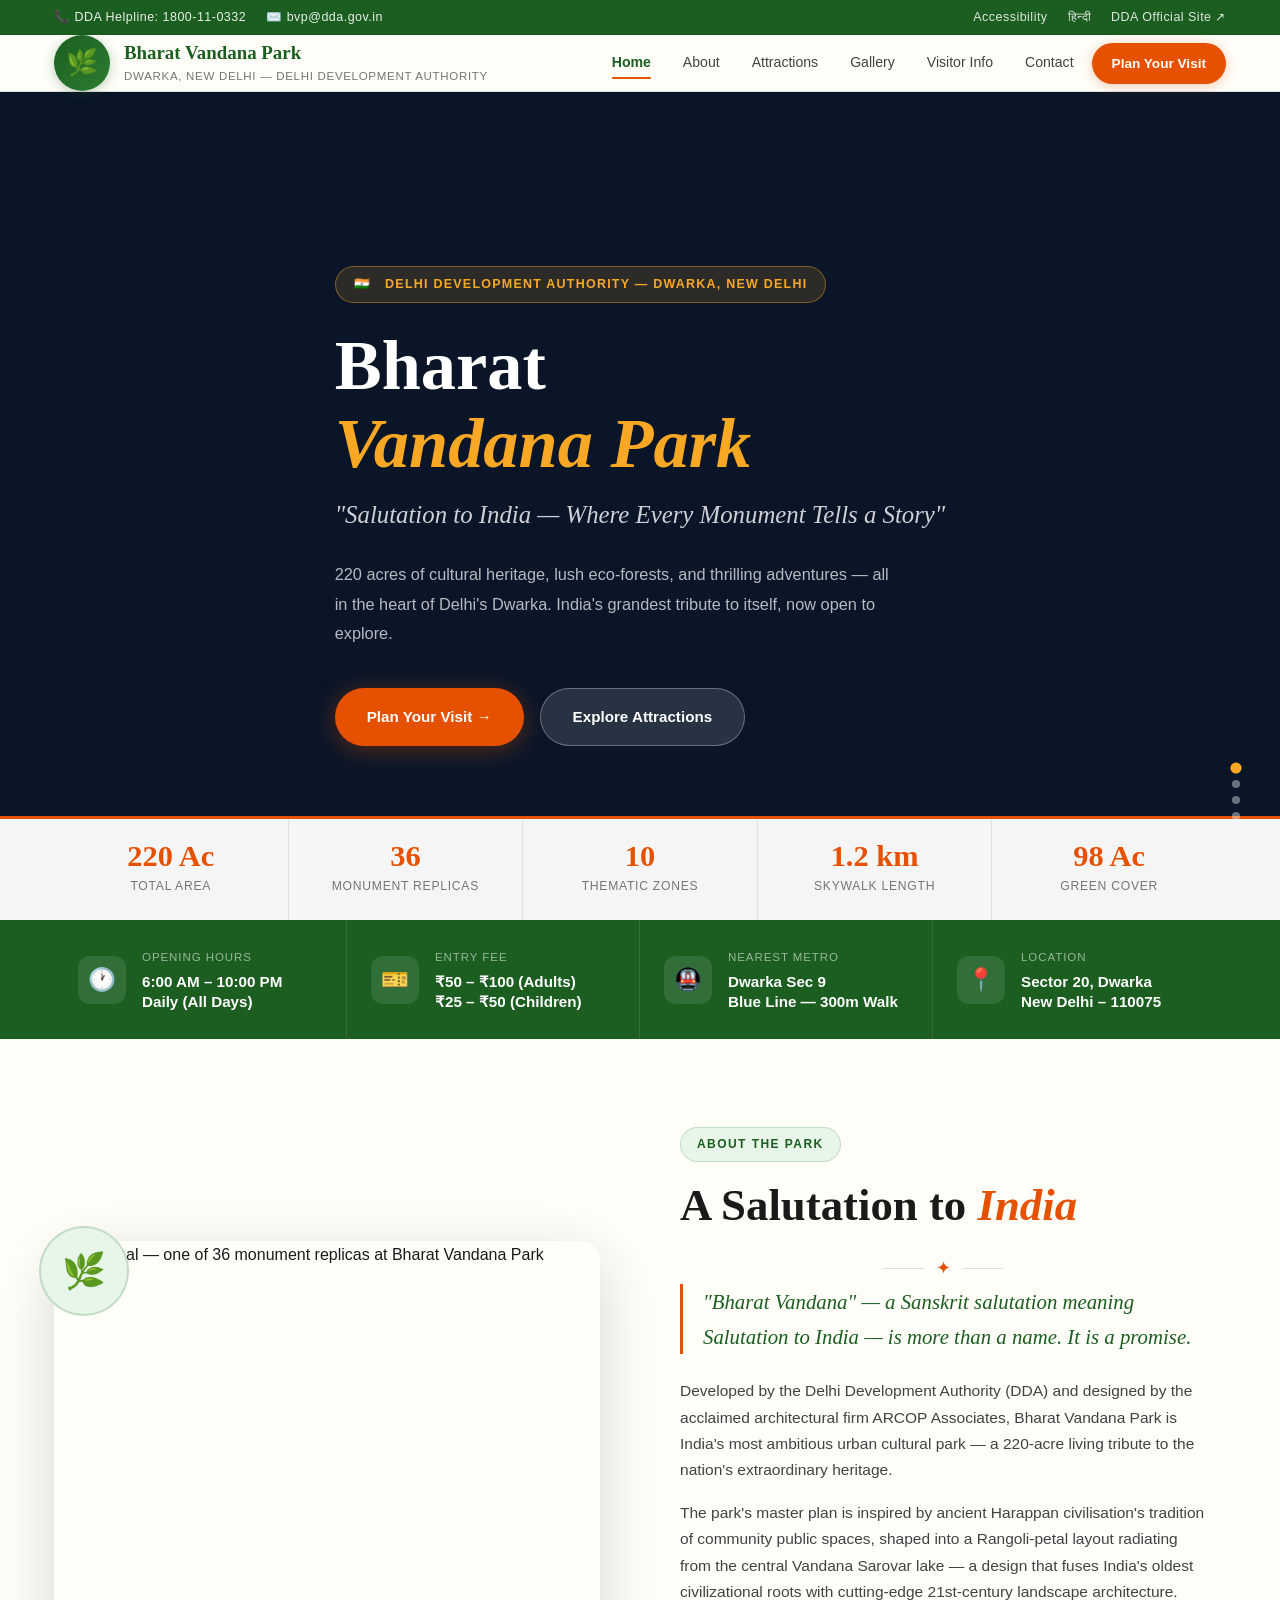
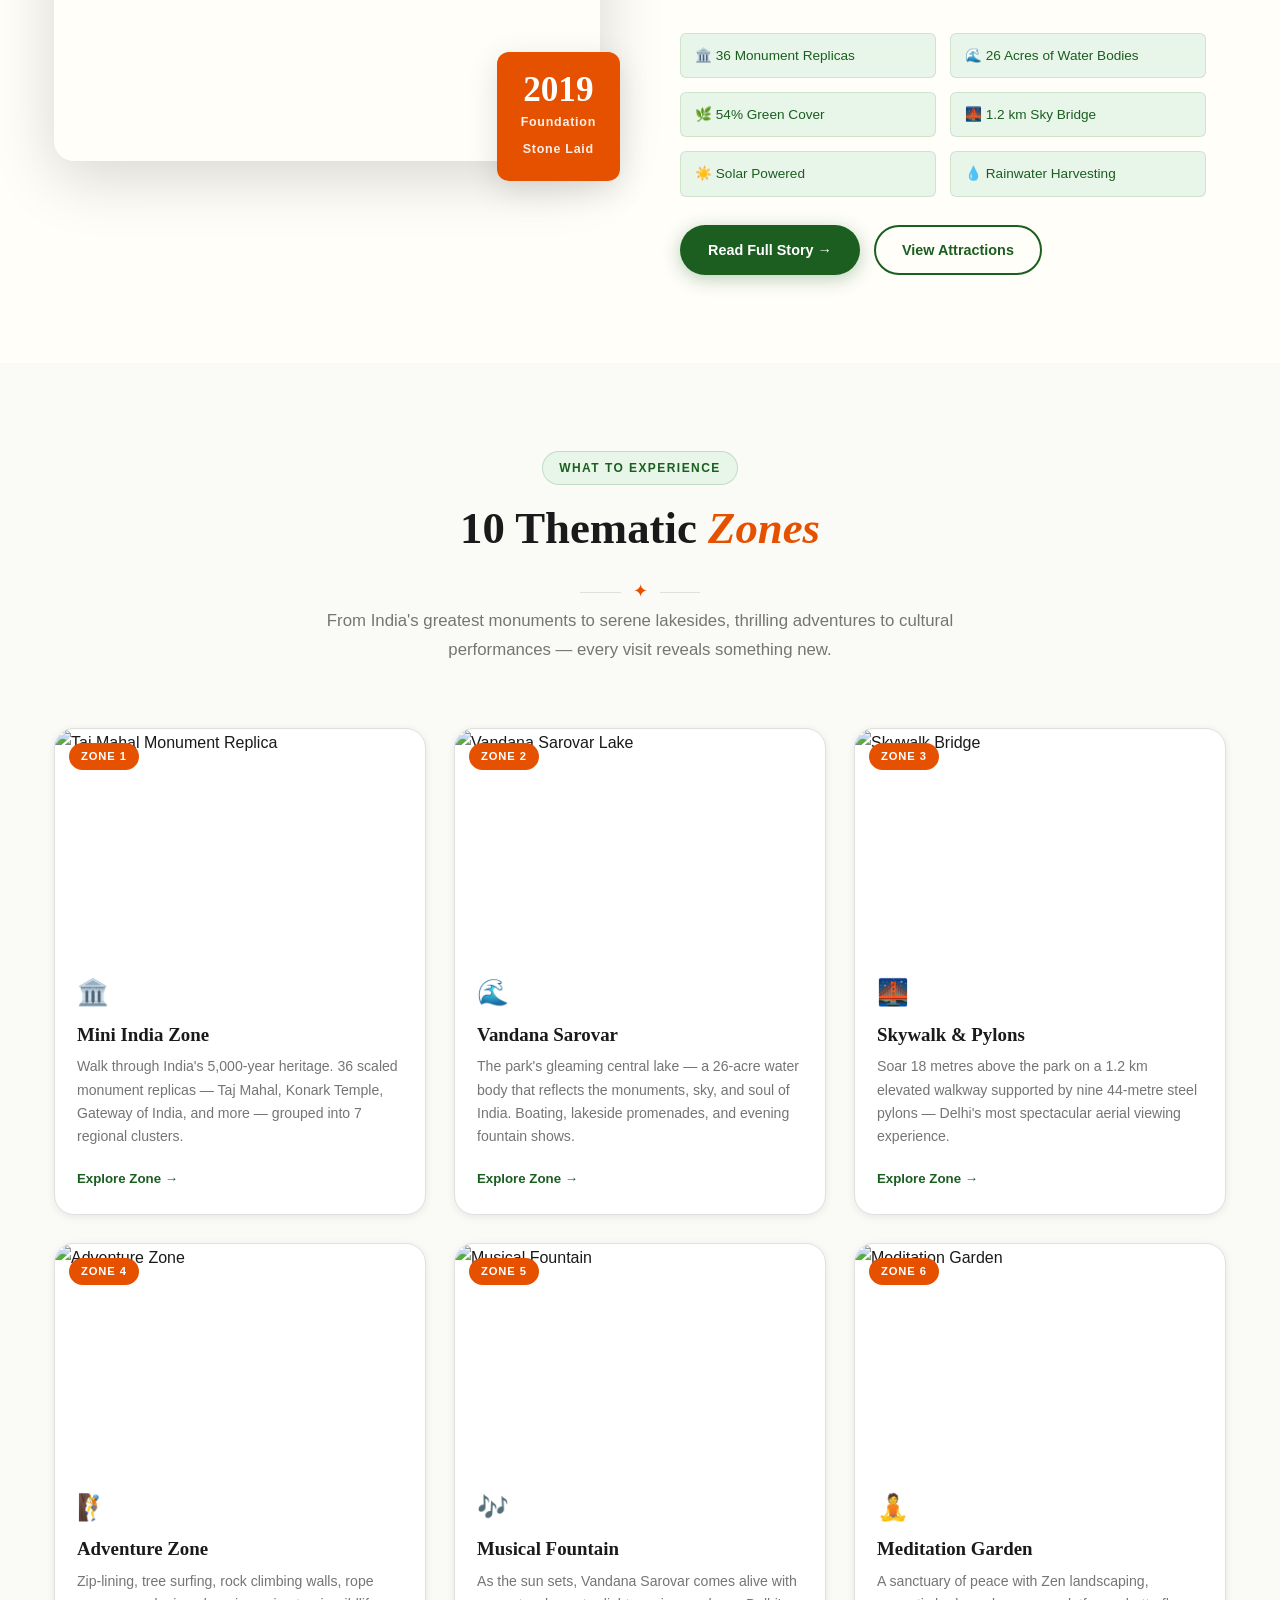
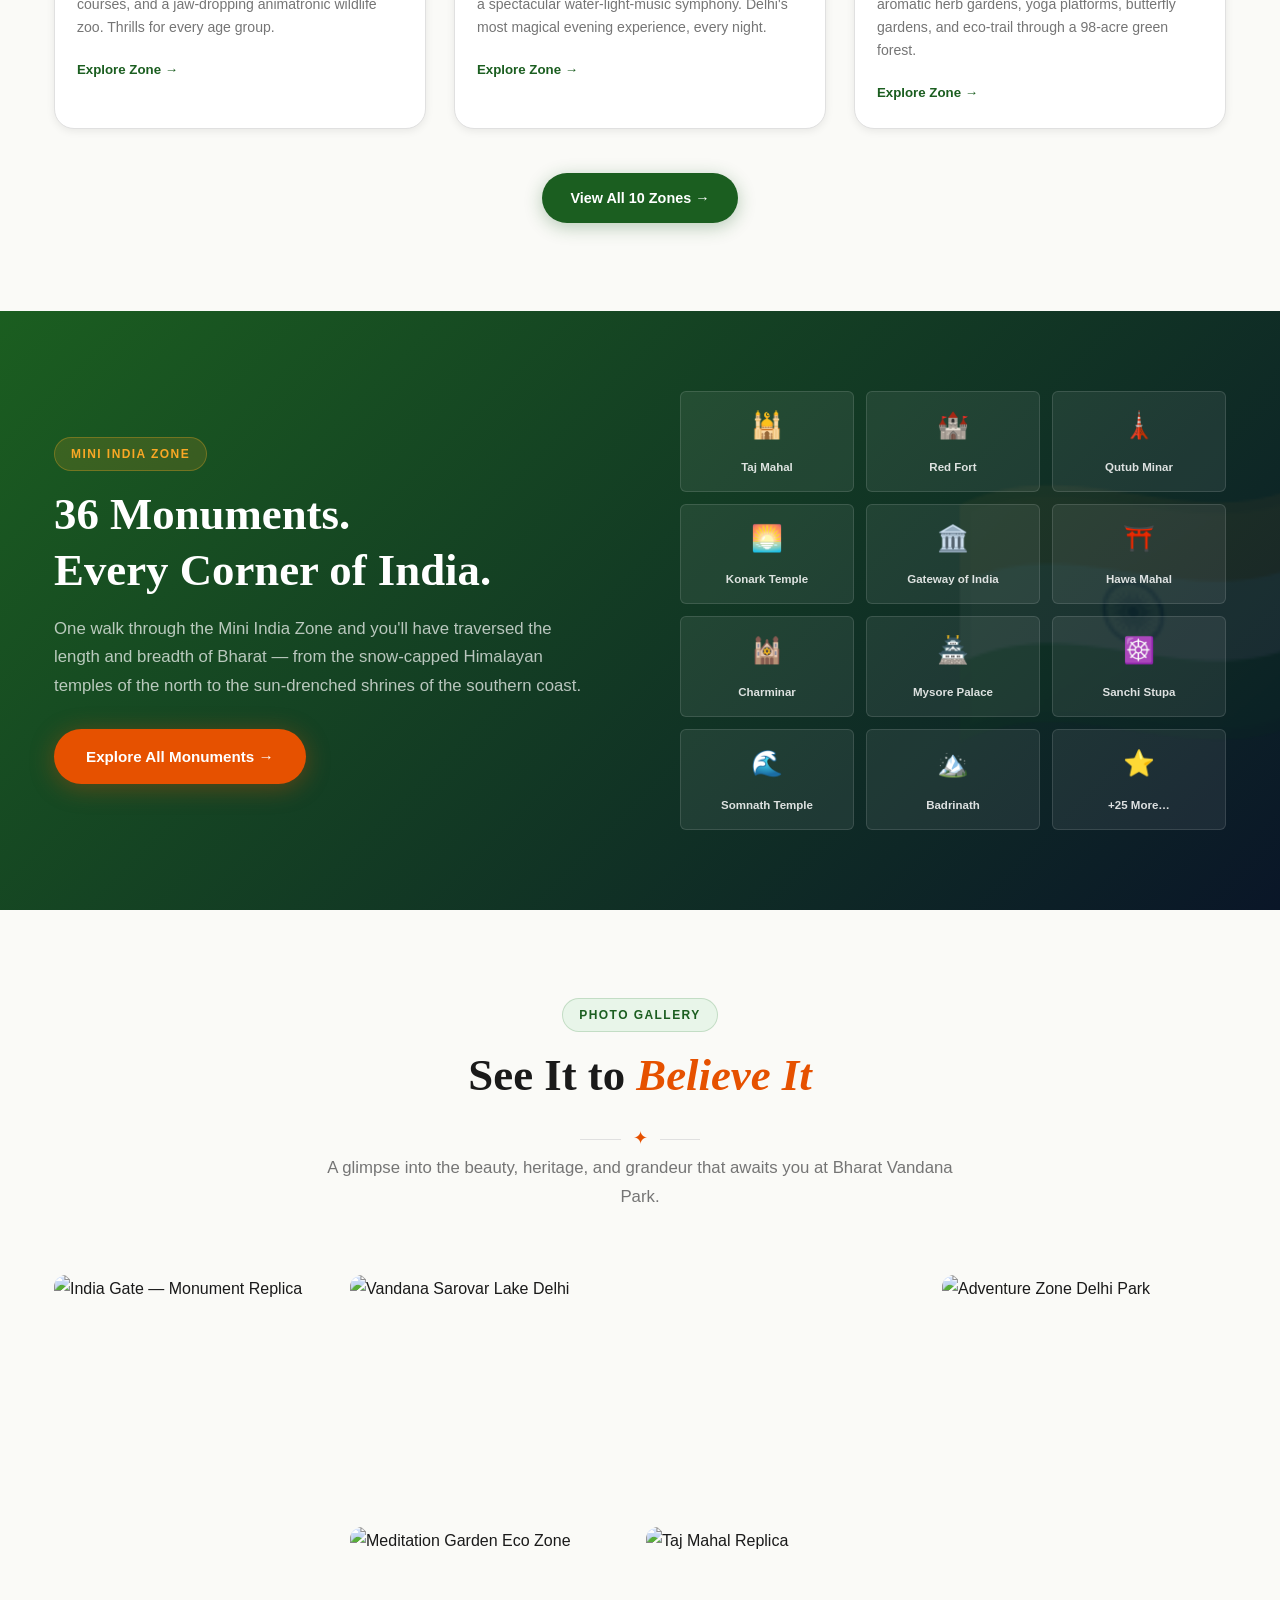
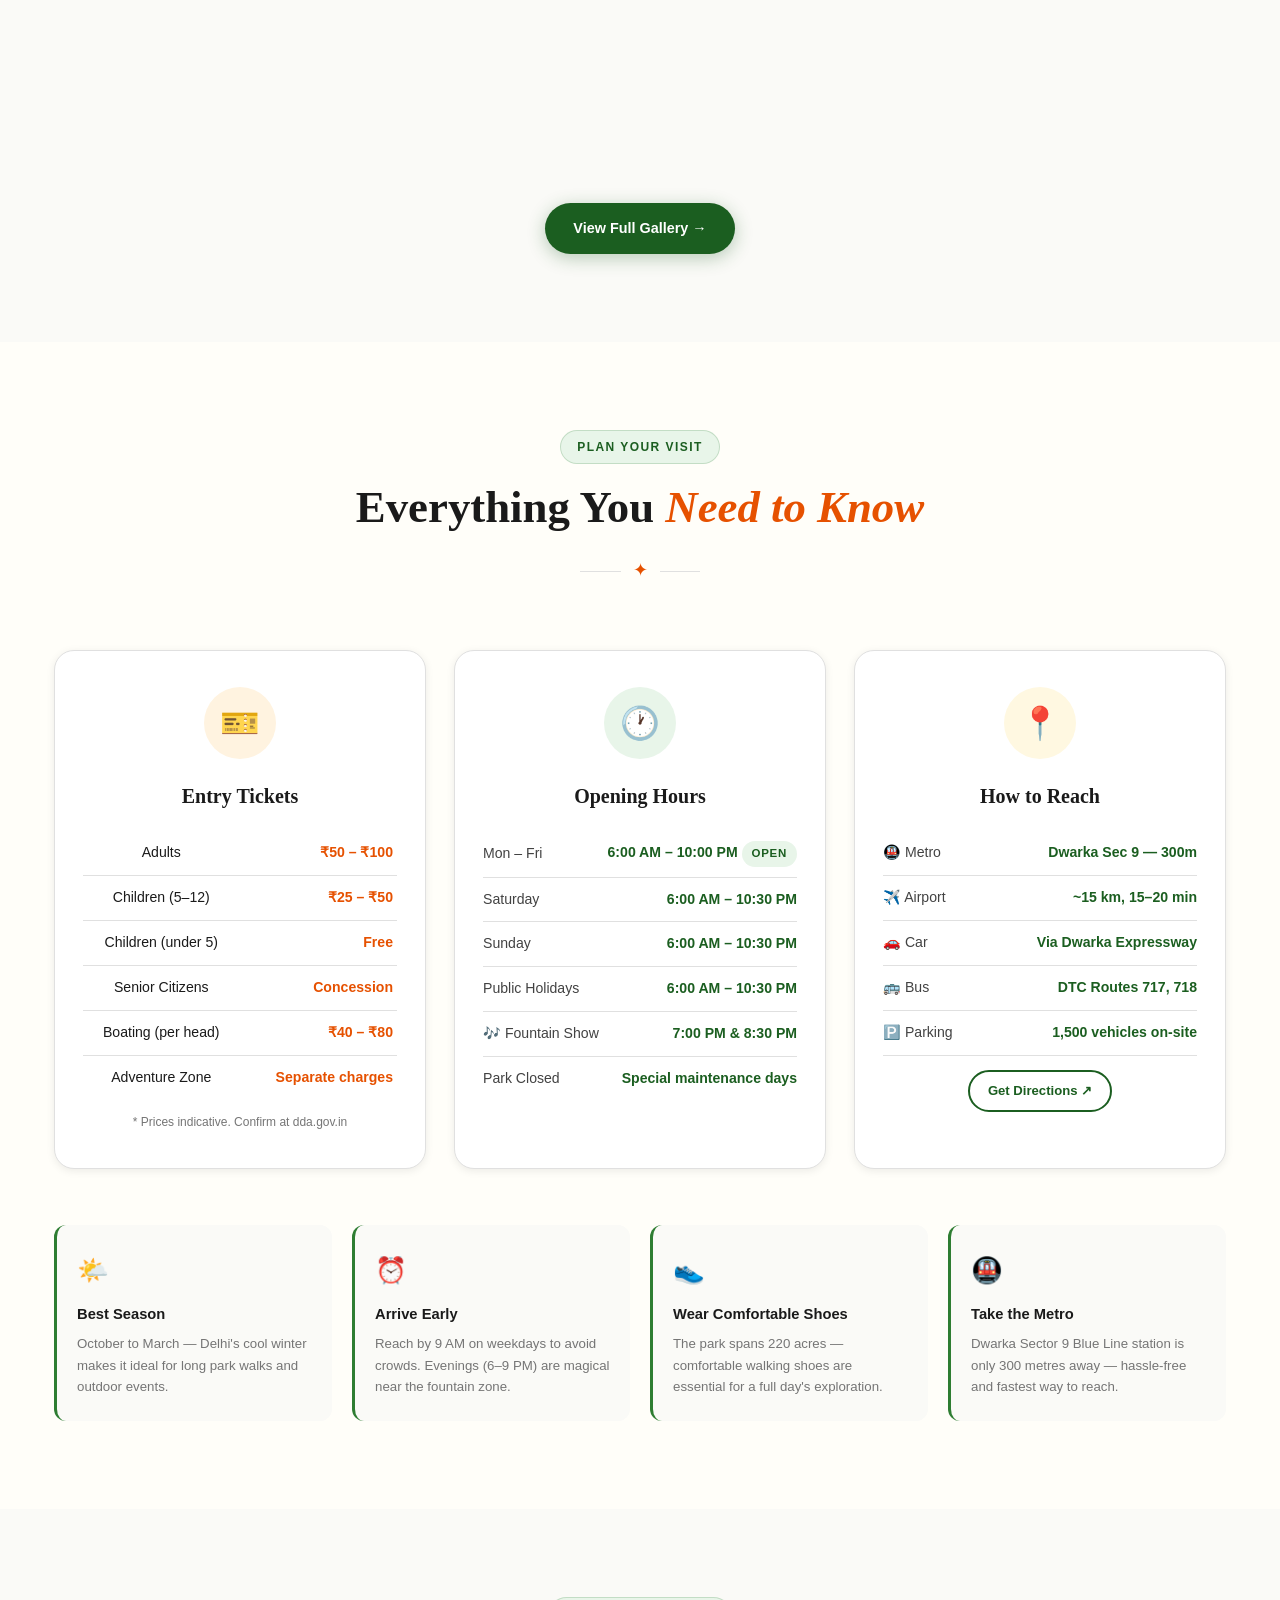
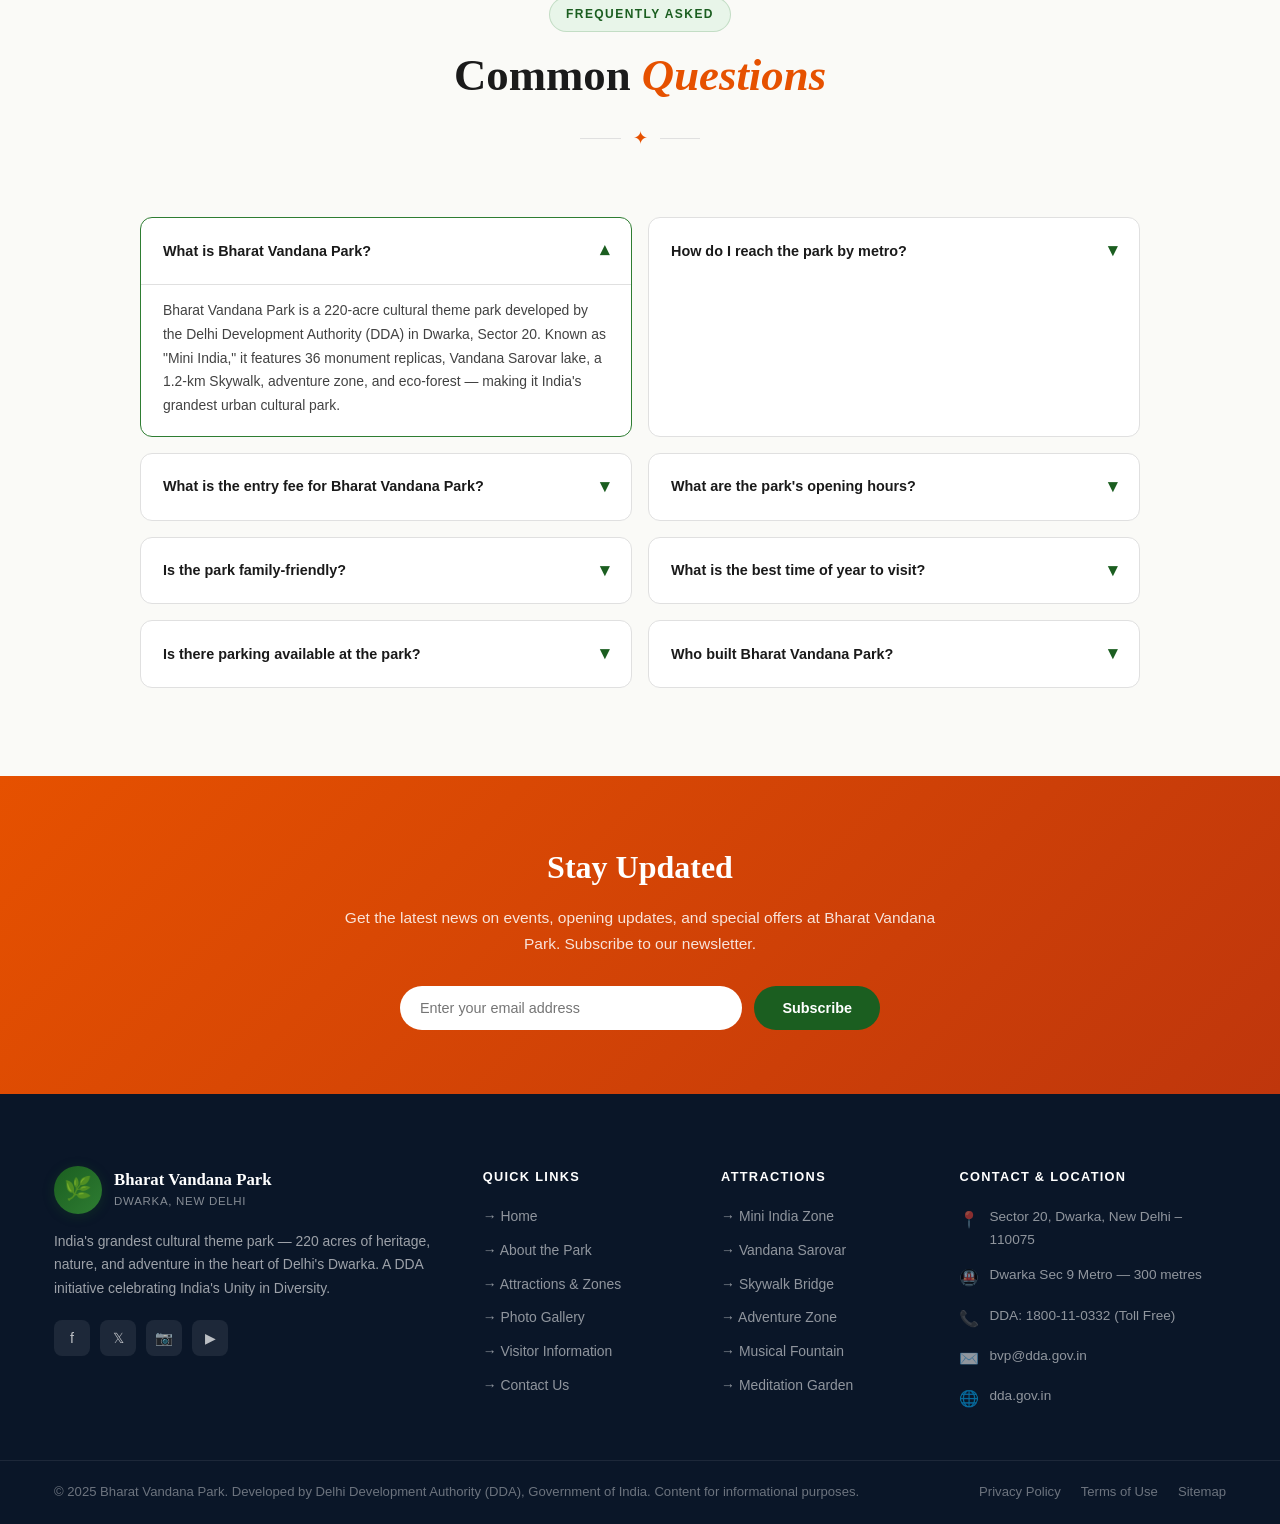
==== commit db10df18: "Update index.html" ====
--- a/index.html
+++ b/index.html
@@ -613,6 +613,6 @@
 
   <button class="back-to-top" aria-label="Back to top">↑</button>
 
-  <script src="js/script.js"></script>
+  <script src="script.js"></script>
 </body>
 </html>
